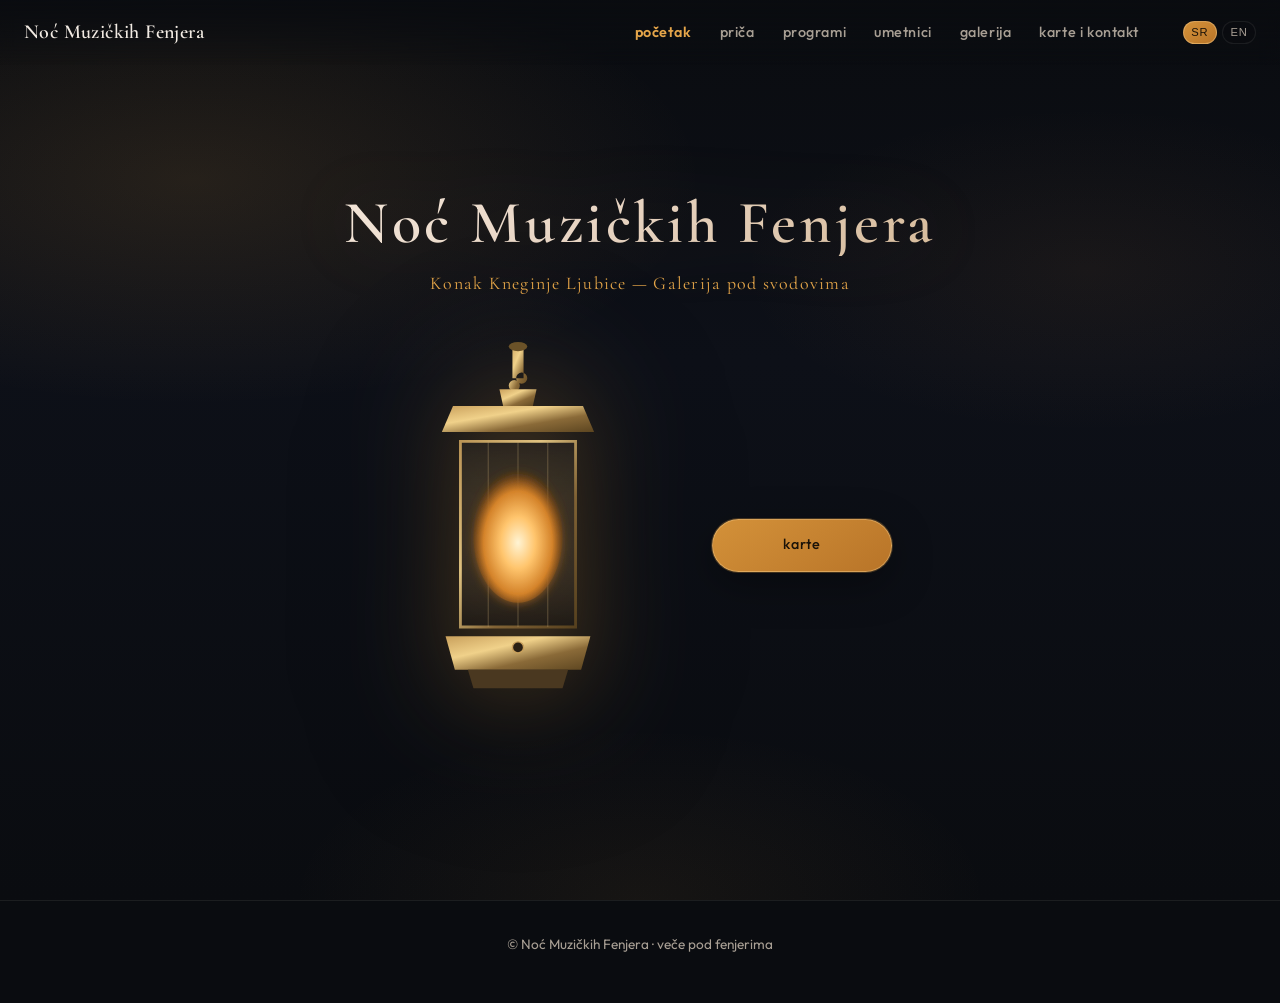
==== index.html @ b9eec745 "Restore the lantern homepage. Remove the Belgrade and Novi Sad city chooser so the start page is the" ====
<!DOCTYPE html>
<html lang="sr">
<head>
  <meta charset="UTF-8" />
  <meta name="viewport" content="width=device-width, initial-scale=1.0" />
  <meta name="referrer" content="strict-origin-when-cross-origin" />
  <meta name="description" content="Noć Muzičkih Fenjera — intimno muzičko veče u srcu Beograda, Konak Kneginje Ljubice, Galerija pod svodovima." data-i18n-sr="Noć Muzičkih Fenjera — intimno muzičko veče u srcu Beograda, Konak Kneginje Ljubice, Galerija pod svodovima." data-i18n-en="Night of Musical Lanterns — an intimate musical evening in the heart of Belgrade, Konak of Princess Ljubica, vaulted gallery." />
  <title>Noć Muzičkih Fenjera</title>
  <link rel="preconnect" href="https://fonts.googleapis.com" />
  <link rel="preconnect" href="https://fonts.gstatic.com" crossorigin />
  <link href="https://fonts.googleapis.com/css2?family=Cormorant+Garamond:ital,wght@0,400;0,600;0,700;1,400&family=Outfit:wght@300;400;500;600&display=swap" rel="stylesheet" />
  <link rel="icon" href="favicon.svg" type="image/svg+xml" />
  <link rel="stylesheet" href="css/style.css" />
  <!-- Google tag (gtag.js) -->
  <script async src="https://www.googletagmanager.com/gtag/js?id=G-06BH31TTPN"></script>
  <script>
    window.dataLayer = window.dataLayer || [];
    function gtag() { dataLayer.push(arguments); }
    gtag("js", new Date());
    gtag("config", "G-06BH31TTPN");
  </script>
</head>
<body class="page page--splash" data-title-sr="Noć Muzičkih Fenjera" data-title-en="Night of Musical Lanterns">
  <div class="lantern-field" aria-hidden="true"></div>

  <header class="site-header">
    <a class="logo" href="index.html" data-i18n-sr="Noć Muzičkih Fenjera" data-i18n-en="Night of Musical Lanterns">Noć Muzičkih Fenjera</a>
    <button class="nav-toggle" type="button" aria-label="Meni" data-i18n-aria-label-sr="Meni" data-i18n-aria-label-en="Menu" aria-expanded="false">
      <span></span><span></span><span></span>
    </button>
    <nav class="site-nav" aria-label="Glavna navigacija" data-i18n-aria-label-sr="Glavna navigacija" data-i18n-aria-label-en="Main navigation">
      <a href="index.html" aria-current="page" data-i18n-sr="Početak" data-i18n-en="Home">Početak</a>
      <a href="prica.html" data-i18n-sr="Priča" data-i18n-en="Story">Priča</a>
      <a href="programi.html" data-i18n-sr="Programi" data-i18n-en="Program">Programi</a>
      <a href="umetnici.html" data-i18n-sr="Umetnici" data-i18n-en="Artists">Umetnici</a>
      <a href="galerija.html" data-i18n-sr="Galerija" data-i18n-en="Gallery">Galerija</a>
      <a href="kontakt.html" data-i18n-sr="Karte i kontakt" data-i18n-en="Tickets & Contact">Karte i kontakt</a>
      <div class="lang-switch" aria-label="Language switcher">
        <button class="lang-switch__btn is-active" type="button" data-lang-switch="sr" aria-pressed="true">SR</button>
        <button class="lang-switch__btn" type="button" data-lang-switch="en" aria-pressed="false">EN</button>
      </div>
    </nav>
  </header>

  <main class="splash">
    <div class="splash__intro">
      <h1 class="splash__title" data-i18n-sr="Noć Muzičkih Fenjera" data-i18n-en="Night of Musical Lanterns">Noć Muzičkih Fenjera</h1>
      <p class="splash__subtitle" data-i18n-sr="Konak Kneginje Ljubice — Galerija pod svodovima" data-i18n-en="Konak of Princess Ljubica — vaulted gallery">Konak Kneginje Ljubice — Galerija pod svodovima</p>
    </div>

    <div class="splash__stage">
      <div class="splash__art" aria-hidden="true">
      <!-- Luksuzni dekorativni fenjer (SVG) -->
      <svg class="lantern-svg" viewBox="0 0 280 440" xmlns="http://www.w3.org/2000/svg" role="img" aria-hidden="true">
        <defs>
          <linearGradient id="l-brass" x1="0%" y1="0%" x2="100%" y2="100%">
            <stop offset="0%" stop-color="#c9a05c" />
            <stop offset="35%" stop-color="#f0d18a" />
            <stop offset="65%" stop-color="#8a6a38" />
            <stop offset="100%" stop-color="#5c4520" />
          </linearGradient>
          <linearGradient id="l-glass" x1="0%" y1="0%" x2="0%" y2="100%">
            <stop offset="0%" stop-color="rgba(40,36,32,0.85)" />
            <stop offset="45%" stop-color="rgba(90,78,58,0.35)" />
            <stop offset="100%" stop-color="rgba(30,26,22,0.9)" />
          </linearGradient>
          <radialGradient id="l-flame" cx="50%" cy="55%" r="55%">
            <stop offset="0%" stop-color="#fff4d4" />
            <stop offset="35%" stop-color="#ffc56d" />
            <stop offset="70%" stop-color="#d4832a" />
            <stop offset="100%" stop-color="rgba(80,40,10,0)" />
          </radialGradient>
          <filter id="l-glow" x="-40%" y="-40%" width="180%" height="180%">
            <feGaussianBlur stdDeviation="6" result="b" />
            <feMerge>
              <feMergeNode in="b" />
              <feMergeNode in="SourceGraphic" />
            </feMerge>
          </filter>
        </defs>
        <!-- Lanac -->
        <path fill="url(#l-brass)" d="M134 8h12v32h-12zM138 40a6 6 0 1 0 12 0 6 6 0 0 0-12 0zm-8 8a6 6 0 1 0 12 0 6 6 0 0 0-12 0z" />
        <ellipse cx="140" cy="6" rx="10" ry="5" fill="#6b5228" />
        <!-- Kuka -->
        <path fill="url(#l-brass)" d="M120 52h40l-4 18h-32z" />
        <!-- Gornji vijenac -->
        <path fill="url(#l-brass)" d="M70 70h140l12 28H58z" />
        <!-- Stakleni kućište -->
        <path fill="url(#l-glass)" stroke="url(#l-brass)" stroke-width="3" d="M78 108h124v200H78z" opacity="0.92" />
        <!-- Panel linije -->
        <path stroke="rgba(200,170,120,0.25)" stroke-width="1.5" d="M108 108v200M140 108v200M172 108v200" />
        <!-- Unutrašnje svetlo -->
        <ellipse cx="140" cy="210" rx="48" ry="72" fill="url(#l-flame)" filter="url(#l-glow)" class="lantern-svg__pulse" />
        <!-- Donji prsten -->
        <path fill="none" stroke="url(#l-brass)" stroke-width="4" d="M72 312h136" />
        <!-- Baza -->
        <path fill="url(#l-brass)" d="M62 318h156l-10 36H72z" />
        <path fill="#4a3820" d="M86 354h108l-6 20H92z" />
        <!-- Kratki ornament -->
        <circle cx="140" cy="330" r="6" fill="#2a2014" stroke="#c9a05c" stroke-width="1.5" />
      </svg>
      </div>

      <a class="btn btn--primary splash__cta" href="programi.html" data-i18n-sr="Karte" data-i18n-en="Tickets">Karte</a>
    </div>
  </main>

  <footer class="site-footer">
    <p data-i18n-html-sr="© <span id='year'></span> Noć Muzičkih Fenjera · veče pod fenjerima" data-i18n-html-en="© <span id='year'></span> Night of Musical Lanterns · an evening under lanterns">© <span id="year"></span> Noć Muzičkih Fenjera · veče pod fenjerima</p>
  </footer>

  <script src="js/main.js"></script>
</body>
</html>
---- css/style.css ----
/* Noć Muzičkih Fenjera — atmosferski večernji koncert */

:root {
  --bg-deep: #0a0c10;
  --bg-elevated: #12151e;
  --bg-card: #161a26;
  --text: #f2ebe3;
  --text-muted: #a89f94;
  --accent: #e4a54a;
  --accent-soft: rgba(228, 165, 74, 0.15);
  --accent-glow: rgba(228, 165, 74, 0.45);
  --line: rgba(242, 235, 227, 0.08);
  --font-display: "Cormorant Garamond", Georgia, serif;
  --font-ui: "Outfit", system-ui, sans-serif;
  --ease: cubic-bezier(0.4, 0, 0.2, 1);
}

*,
*::before,
*::after {
  box-sizing: border-box;
}

html {
  scroll-behavior: smooth;
}

body {
  margin: 0;
  min-height: 100vh;
  font-family: var(--font-ui);
  font-weight: 400;
  font-size: 1.05rem;
  line-height: 1.65;
  color: var(--text);
  background: var(--bg-deep);
  overflow-x: hidden;
}

a {
  color: var(--accent);
  text-decoration: none;
  transition: color 0.2s var(--ease), opacity 0.2s var(--ease);
}

a:hover {
  color: #f0c56e;
}

/* Ambient lantern field */
.lantern-field {
  pointer-events: none;
  position: fixed;
  inset: 0;
  z-index: 0;
  background:
    radial-gradient(ellipse 80% 50% at 15% 20%, rgba(228, 165, 74, 0.12), transparent 50%),
    radial-gradient(ellipse 60% 40% at 85% 30%, rgba(180, 120, 60, 0.08), transparent 45%),
    radial-gradient(ellipse 50% 35% at 50% 100%, rgba(228, 165, 74, 0.06), transparent 55%),
    linear-gradient(180deg, #0a0c10 0%, #0d1018 40%, #0a0c10 100%);
}

/* Header */
.site-header {
  position: fixed;
  top: 0;
  left: 0;
  right: 0;
  z-index: 100;
  display: flex;
  align-items: center;
  justify-content: space-between;
  padding: 1rem 1.5rem;
  background: linear-gradient(to bottom, rgba(10, 12, 16, 0.92), rgba(10, 12, 16, 0.65), transparent);
  backdrop-filter: blur(8px);
}

.logo {
  font-family: var(--font-display);
  font-size: 1.25rem;
  font-weight: 600;
  letter-spacing: 0.02em;
  color: var(--text);
}

.logo:hover {
  color: var(--accent);
}

.site-nav {
  display: flex;
  gap: 1.75rem;
}

.lang-switch {
  display: inline-flex;
  align-items: center;
  gap: 0.35rem;
  margin-left: 1rem;
}

.lang-switch__btn {
  border: 1px solid var(--line);
  background: rgba(10, 12, 16, 0.7);
  color: var(--text-muted);
  font-size: 0.7rem;
  letter-spacing: 0.08em;
  text-transform: uppercase;
  padding: 0.3rem 0.45rem;
  border-radius: 999px;
  cursor: pointer;
}

.lang-switch__btn:hover {
  color: var(--text);
  border-color: rgba(228, 165, 74, 0.35);
}

.lang-switch__btn.is-active {
  color: #1a1208;
  border-color: rgba(255, 220, 160, 0.35);
  background: linear-gradient(145deg, #d4923a, #b87428);
}

.site-nav a {
  font-size: 0.9rem;
  font-weight: 500;
  color: var(--text-muted);
  letter-spacing: 0.04em;
  text-transform: lowercase;
}

.site-nav a:hover {
  color: var(--text);
}

.site-nav a[aria-current="page"] {
  color: var(--accent);
  font-weight: 600;
}

.nav-toggle {
  display: none;
  flex-direction: column;
  justify-content: center;
  gap: 6px;
  width: 44px;
  height: 44px;
  padding: 0;
  border: none;
  background: transparent;
  cursor: pointer;
}

.nav-toggle span {
  display: block;
  width: 22px;
  height: 2px;
  background: var(--text);
  border-radius: 1px;
  transition: transform 0.3s var(--ease), opacity 0.3s;
}

.site-header.is-open .nav-toggle span:nth-child(1) {
  transform: translateY(8px) rotate(45deg);
}

.site-header.is-open .nav-toggle span:nth-child(2) {
  opacity: 0;
}

.site-header.is-open .nav-toggle span:nth-child(3) {
  transform: translateY(-8px) rotate(-45deg);
}

@media (max-width: 768px) {
  /*
   * backdrop-filter na headeru pravi containing block — fixed .site-nav
   * ostaje u okviru uske trake headera i „seče“ meni (vidljiva ~3 stavke).
   * Na mobilnom uklanjamo blur i dajemo čvrstu pozadinu.
   */
  .site-header {
    backdrop-filter: none;
    background: rgba(10, 12, 16, 0.97);
  }

  .logo {
    position: relative;
    z-index: 102;
  }

  .nav-toggle {
    display: flex;
    z-index: 102;
    position: relative;
  }

  .site-nav {
    position: fixed;
    top: 0;
    left: 0;
    right: 0;
    bottom: 0;
    width: 100%;
    min-height: 100vh;
    min-height: 100dvh;
    flex-direction: column;
    justify-content: center;
    align-items: center;
    gap: 1.75rem;
    padding: max(5.5rem, env(safe-area-inset-top, 0px)) 1.5rem max(2rem, env(safe-area-inset-bottom, 0px));
    box-sizing: border-box;
    background: var(--bg-deep);
    opacity: 0;
    visibility: hidden;
    pointer-events: none;
    transition: opacity 0.3s var(--ease), visibility 0.3s;
    z-index: 101;
    overflow-y: auto;
    -webkit-overflow-scrolling: touch;
  }

  .lang-switch {
    margin-left: 0;
    margin-top: 1.25rem;
  }

  .site-header.is-open .site-nav {
    opacity: 1;
    visibility: visible;
    pointer-events: auto;
  }

  .site-nav a {
    font-size: 1.25rem;
    color: var(--text);
    flex-shrink: 0;
  }
}

/* Hero */
main {
  position: relative;
  z-index: 1;
}

.hero {
  min-height: 100vh;
  display: flex;
  flex-direction: column;
  align-items: center;
  justify-content: center;
  padding: 6rem 1.5rem 4rem;
  text-align: center;
}

.hero__inner {
  max-width: 42rem;
}

.hero__eyebrow {
  font-family: var(--font-display);
  font-style: italic;
  font-size: 1.15rem;
  color: var(--accent);
  margin: 0 0 0.75rem;
  letter-spacing: 0.06em;
}

.hero__title {
  font-family: var(--font-display);
  font-size: clamp(2.75rem, 8vw, 4.25rem);
  font-weight: 600;
  line-height: 1.1;
  margin: 0 0 1.25rem;
  background: linear-gradient(135deg, #fff8f0 0%, #e8d5c4 45%, #c9a87c 100%);
  -webkit-background-clip: text;
  -webkit-text-fill-color: transparent;
  background-clip: text;
  filter: drop-shadow(0 0 40px rgba(228, 165, 74, 0.2));
}

.hero__lead {
  margin: 0 0 2rem;
  color: var(--text-muted);
  font-weight: 300;
  font-size: 1.1rem;
  line-height: 1.75;
}

.hero__actions {
  display: flex;
  flex-wrap: wrap;
  gap: 1rem;
  justify-content: center;
}

.btn {
  display: inline-flex;
  align-items: center;
  justify-content: center;
  padding: 0.85rem 1.75rem;
  font-family: var(--font-ui);
  font-size: 0.9rem;
  font-weight: 500;
  letter-spacing: 0.06em;
  text-transform: lowercase;
  border-radius: 999px;
  border: 1px solid transparent;
  cursor: pointer;
  transition: background 0.25s var(--ease), border-color 0.25s, box-shadow 0.25s, color 0.25s;
}

.btn--primary {
  background: linear-gradient(145deg, #d4923a, #b87428);
  color: #1a1208;
  border-color: rgba(255, 220, 160, 0.35);
  box-shadow: 0 0 0 1px rgba(228, 165, 74, 0.25), 0 12px 40px rgba(0, 0, 0, 0.35);
}

.btn--primary:hover {
  background: linear-gradient(145deg, #e0a24a, #c88230);
  color: #1a1208;
  box-shadow: 0 0 30px var(--accent-glow);
}

.btn--ghost {
  background: transparent;
  color: var(--text);
  border-color: var(--line);
}

.btn--ghost:hover {
  border-color: rgba(228, 165, 74, 0.4);
  color: var(--accent);
}

.btn--wide {
  width: 100%;
}

.hero__scroll-hint {
  margin-top: auto;
  padding-top: 4rem;
  font-size: 0.7rem;
  letter-spacing: 0.35em;
  text-transform: uppercase;
  color: var(--text-muted);
  opacity: 0.5;
  animation: pulse-hint 3s ease-in-out infinite;
}

@keyframes pulse-hint {
  0%,
  100% {
    opacity: 0.35;
  }
  50% {
    opacity: 0.65;
  }
}

/* Sections */
.section {
  padding: 5rem 1.5rem;
}

.section__container {
  max-width: 960px;
  margin: 0 auto;
}

.section__container--narrow {
  max-width: 520px;
}

.section__container--contact-form {
  max-width: 880px;
}

.section__title {
  font-family: var(--font-display);
  font-size: clamp(2rem, 4vw, 2.75rem);
  font-weight: 600;
  text-align: center;
  margin: 0 0 1rem;
  color: #faf6f0;
}

.section__intro {
  text-align: center;
  color: var(--text-muted);
  max-width: 36rem;
  margin: 0 auto 3rem;
  font-weight: 300;
}

.section--story {
  background: linear-gradient(180deg, transparent, rgba(18, 21, 30, 0.6) 20%, rgba(18, 21, 30, 0.6) 80%, transparent);
}

.event-flow {
  max-width: 42rem;
  margin: 0 auto 3rem;
  padding: 1.75rem 1.5rem 1.85rem;
  background: var(--bg-card);
  border: 1px solid var(--line);
  border-radius: 14px;
  box-shadow: 0 18px 40px rgba(0, 0, 0, 0.25);
}

.event-flow__title {
  font-family: var(--font-display);
  font-size: clamp(1.35rem, 2.5vw, 1.65rem);
  font-weight: 600;
  text-align: center;
  margin: 0 0 1.5rem;
  color: #faf6f0;
}

.event-flow__list {
  list-style: none;
  margin: 0;
  padding: 0;
  display: flex;
  flex-direction: column;
  gap: 1.4rem;
}

.event-flow__step {
  margin: 0;
  padding-bottom: 1.25rem;
  border-bottom: 1px solid var(--line);
}

.event-flow__step:last-child {
  padding-bottom: 0;
  border-bottom: none;
}

.event-flow__label {
  display: block;
  font-size: 0.72rem;
  letter-spacing: 0.16em;
  text-transform: uppercase;
  color: var(--accent);
  margin-bottom: 0.45rem;
  font-weight: 600;
}

.event-flow__text {
  margin: 0;
  color: var(--text-muted);
  font-weight: 300;
  line-height: 1.68;
  font-size: 1.02rem;
}

.story__grid {
  display: grid;
  gap: 1.5rem;
}

@media (min-width: 768px) {
  .story__grid {
    grid-template-columns: 1fr 1.1fr 1fr;
    align-items: start;
  }
}

.story__block {
  padding: 1.75rem;
  background: var(--bg-card);
  border: 1px solid var(--line);
  border-radius: 12px;
}

.story__block h2,
.story__block h3 {
  font-family: var(--font-display);
  font-size: 1.35rem;
  font-weight: 600;
  margin: 0 0 0.75rem;
  color: var(--accent);
}

.story__block p {
  margin: 0;
  color: var(--text-muted);
  font-weight: 300;
}

.story__block--accent {
  background: linear-gradient(160deg, var(--accent-soft), transparent 70%);
  border-color: rgba(228, 165, 74, 0.2);
}

.story__block--accent blockquote {
  margin: 0;
  font-family: var(--font-display);
  font-size: 1.2rem;
  font-style: italic;
  line-height: 1.55;
  color: #e8dfd4;
}

/* Concerts */
.section--concerts {
  padding-top: 3rem;
}

.pricing-strip {
  margin: 0 auto 2rem;
  padding: 1rem;
  border: 1px solid rgba(228, 165, 74, 0.32);
  border-radius: 16px;
  background: linear-gradient(150deg, rgba(228, 165, 74, 0.14), rgba(22, 26, 38, 0.92));
}

.pricing-strip__lead {
  margin: 0 0 0.9rem;
  text-align: center;
  letter-spacing: 0.06em;
  text-transform: uppercase;
  font-size: 0.8rem;
  color: #f3d9ac;
  font-weight: 600;
}

.pricing-strip__grid {
  display: grid;
  grid-template-columns: repeat(auto-fit, minmax(160px, 1fr));
  gap: 0.7rem;
}

.pricing-pill {
  padding: 0.75rem;
  border-radius: 14px;
  border: 1px solid rgba(242, 235, 227, 0.1);
  background: rgba(10, 12, 16, 0.62);
}

.pricing-pill h2 {
  margin: 0 0 0.35rem;
  font-family: var(--font-display);
  font-size: 1.15rem;
  color: #fff2dc;
}

.pricing-pill p {
  margin: 0;
  color: var(--text-muted);
  font-size: 0.82rem;
  line-height: 1.45;
}

.pricing-pill--accent {
  border-color: rgba(228, 165, 74, 0.45);
  background: rgba(228, 165, 74, 0.12);
}

.pricing-strip__note {
  margin: 0.8rem 0 0;
  text-align: center;
  color: #d7cfc2;
  font-size: 0.78rem;
}

.concert-list {
  list-style: none;
  margin: 0;
  padding: 0;
  display: flex;
  flex-direction: column;
  gap: 1.25rem;
}

.concert-card {
  display: grid;
  grid-template-columns: auto 1fr auto;
  gap: 1.5rem;
  align-items: center;
  padding: 1.5rem 1.75rem;
  background: var(--bg-elevated);
  border: 1px solid var(--line);
  border-radius: 16px;
  transition: border-color 0.25s var(--ease), box-shadow 0.25s;
}

.concert-card:hover {
  border-color: rgba(228, 165, 74, 0.25);
  box-shadow: 0 20px 50px rgba(0, 0, 0, 0.35);
}

.concert-card--dim {
  opacity: 0.85;
}

.concert-card__date {
  display: flex;
  flex-direction: column;
  align-items: center;
  min-width: 4.5rem;
  padding: 0.75rem 0.5rem;
  background: var(--bg-card);
  border-radius: 10px;
  border: 1px solid var(--line);
}

.concert-card__day {
  font-family: var(--font-display);
  font-size: 2rem;
  font-weight: 700;
  line-height: 1;
  color: var(--accent);
}

.concert-card__month {
  font-size: 0.75rem;
  text-transform: uppercase;
  letter-spacing: 0.12em;
  color: var(--text-muted);
}

.concert-card__year {
  font-size: 0.8rem;
  color: var(--text-muted);
  margin-top: 0.25rem;
}

.concert-card__body h2,
.concert-card__body h3,
.concert-card__heading {
  font-family: var(--font-display);
  font-size: 1.35rem;
  font-weight: 600;
  margin: 0 0 0.35rem;
}

.concert-card__body p {
  margin: 0;
  color: var(--text-muted);
  font-size: 0.95rem;
}

.concert-card__price {
  margin-top: 0.5rem;
  color: #f1ddba;
  font-size: 0.78rem;
  letter-spacing: 0.05em;
  text-transform: uppercase;
}

.concert-card__time {
  margin-top: 0.35rem;
  color: var(--accent);
  font-size: 0.82rem;
  letter-spacing: 0.04em;
}

.concert-card__capacity {
  margin: 0.4rem 0 0;
  color: #f3d6a1;
  font-size: 0.8rem;
  font-weight: 600;
}

.concert-card__tag {
  display: inline-block;
  margin-top: 0.75rem;
  font-size: 0.75rem;
  letter-spacing: 0.06em;
  text-transform: uppercase;
  color: var(--accent);
  opacity: 0.9;
}

.concert-card__cta {
  white-space: nowrap;
  font-size: 0.85rem;
  font-weight: 500;
  padding: 0.6rem 1rem;
  border-radius: 999px;
  border: 1px solid rgba(228, 165, 74, 0.35);
  color: var(--accent);
}

.concert-card__cta:hover {
  background: var(--accent-soft);
  color: #f0c56e;
}

@media (max-width: 640px) {
  .concert-card {
    grid-template-columns: 1fr;
    text-align: center;
  }

  .concert-card__date {
    flex-direction: row;
    gap: 0.5rem;
    justify-content: center;
  }

  .concert-card__cta {
    justify-self: center;
  }
}

/* Artists */
.section--artists {
  background: linear-gradient(180deg, transparent, rgba(15, 18, 26, 0.5) 30%, transparent);
}

.artist-grid {
  display: grid;
  grid-template-columns: repeat(auto-fit, minmax(260px, 1fr));
  gap: 1.5rem;
}

.artist-card {
  padding: 0;
  background: var(--bg-card);
  border: 1px solid var(--line);
  border-radius: 16px;
  overflow: hidden;
  transition: transform 0.3s var(--ease), border-color 0.3s;
}

.artist-card:hover {
  transform: translateY(-4px);
  border-color: rgba(228, 165, 74, 0.2);
}

.artist-card__visual {
  height: 160px;
  background:
    linear-gradient(145deg, rgba(228, 165, 74, 0.25), transparent 60%),
    radial-gradient(circle at 30% 70%, rgba(200, 150, 80, 0.3), transparent 50%),
    #1a1e2a;
}

.artist-card__visual--2 {
  background:
    linear-gradient(200deg, rgba(100, 120, 160, 0.35), transparent 55%),
    radial-gradient(circle at 70% 40%, rgba(228, 165, 74, 0.15), transparent 45%),
    #1a1e2a;
}

.artist-card__visual--3 {
  background:
    linear-gradient(90deg, rgba(228, 165, 74, 0.2), transparent),
    linear-gradient(0deg, #1f2433, #12151e);
}

.artist-card h3 {
  font-family: var(--font-display);
  font-size: 1.5rem;
  margin: 1rem 1.25rem 0.25rem;
}

.artist-card__role {
  margin: 0 1.25rem 0.75rem;
  font-size: 0.85rem;
  color: var(--accent);
  letter-spacing: 0.04em;
}

.artist-card p:last-child {
  margin: 0 1.25rem 1.5rem;
  color: var(--text-muted);
  font-size: 0.95rem;
  font-weight: 300;
}

/* Contact */
.section--contact {
  padding-bottom: 6rem;
}

.contact-tickets-cta {
  margin: 0 auto 2.5rem;
  max-width: 22rem;
  text-align: center;
}

.contact-tickets-cta__btn {
  text-decoration: none;
  font-size: 0.95rem;
  letter-spacing: 0.08em;
}

.contact-tickets-cta__hint {
  margin: 0.85rem 0 0;
  font-size: 0.82rem;
  font-weight: 300;
  color: var(--text-muted);
  line-height: 1.5;
}

.contact-form label {
  display: block;
  margin-bottom: 1.25rem;
  font-size: 0.85rem;
  font-weight: 500;
  letter-spacing: 0.04em;
  text-transform: lowercase;
  color: var(--text-muted);
}

.contact-form input,
.contact-form select,
.contact-form textarea {
  width: 100%;
  margin-top: 0.45rem;
  padding: 0.85rem 1rem;
  font-family: var(--font-ui);
  font-size: 1rem;
  color: var(--text);
  background: var(--bg-elevated);
  border: 1px solid var(--line);
  border-radius: 10px;
  transition: border-color 0.2s, box-shadow 0.2s;
}

.contact-form input:focus,
.contact-form select:focus,
.contact-form textarea:focus {
  outline: none;
  border-color: rgba(228, 165, 74, 0.45);
  box-shadow: 0 0 0 3px var(--accent-soft);
}

.contact-form input::placeholder,
.contact-form textarea::placeholder {
  color: rgba(168, 159, 148, 0.6);
}

.contact-form__fieldset {
  margin: 0 0 1.25rem;
  padding: 0.9rem 1rem 1rem;
  border: 1px solid var(--line);
  border-radius: 12px;
  background: rgba(18, 21, 30, 0.35);
}

.contact-form__fieldset legend {
  padding: 0 0.35rem;
  color: #e7d3b1;
  letter-spacing: 0.04em;
  font-size: 0.82rem;
}

.contact-form__hint {
  margin: 0 0 0.65rem;
  font-size: 0.8rem;
  color: var(--text-muted);
}

.contact-form__checkboxes.concert-rows {
  display: flex;
  flex-direction: column;
  gap: 0.5rem;
}

.concert-row {
  display: flex;
  flex-wrap: wrap;
  align-items: center;
  gap: 0.5rem 0.75rem;
  margin: 0;
  padding: 0.65rem 0.75rem;
  border: 1px solid var(--line);
  border-radius: 10px;
  font-size: 0.8rem;
  text-transform: none;
  letter-spacing: 0.02em;
  color: var(--text);
  background: rgba(10, 12, 16, 0.35);
  transition: border-color 0.2s var(--ease);
}

.concert-row.is-active {
  border-color: rgba(228, 165, 74, 0.35);
}

.concert-booking__head {
  display: block;
  flex: 1 1 12rem;
  min-width: 0;
  margin: 0;
}

.contact-form__checkboxes.concert-rows label.concert-booking__check {
  display: flex;
  flex-direction: row;
  flex-wrap: nowrap;
  align-items: flex-start;
  gap: 0.55rem;
  margin: 0;
  padding: 0;
  border: none;
  background: transparent;
  width: 100%;
  min-width: 0;
  cursor: pointer;
}

.concert-booking__check {
  cursor: pointer;
}

.concert-row__label-text {
  display: flex;
  flex-direction: column;
  gap: 0.2rem;
  min-width: 0;
  flex: 1 1 auto;
}

.concert-row__label-text .concert-row__title {
  display: block;
  line-height: 1.35;
}

.concert-row__label-text .concert-capacity {
  display: block;
  margin: 0;
  line-height: 1.25;
}

.contact-form__checkboxes.concert-rows label.concert-booking__check input[type="checkbox"] {
  width: 1rem;
  min-width: 1rem;
  height: 1rem;
  margin: 0.2rem 0 0;
  flex: 0 0 auto;
}

.concert-row__title {
  line-height: 1.35;
  min-width: 0;
}

.concert-row .concert-capacity {
  color: #f3d6a1;
  font-size: 0.76rem;
  font-weight: 600;
}

.concert-booking__tickets {
  display: flex;
  align-items: flex-end;
  flex-wrap: wrap;
  gap: 0.5rem 0.65rem;
  flex: 0 0 auto;
  margin-left: auto;
}

.concert-booking__tickets label {
  display: flex;
  flex-direction: column;
  align-items: stretch;
  gap: 0.3rem;
  margin: 0;
  width: auto;
  font-size: 0.72rem;
  min-width: 4.5rem;
}

.concert-row__qty-label {
  font-weight: 600;
  color: var(--text-muted);
  line-height: 1.25;
  font-size: 0.68rem;
}

.concert-booking__tickets input[type="number"] {
  width: 3.5rem;
  min-width: 3.5rem;
  margin: 0;
  padding: 0.45rem 0.35rem;
  text-align: center;
}

.contact-form__hp {
  position: absolute;
  left: -9999px;
  width: 1px;
  height: 1px;
  overflow: hidden;
}

.form-note--success {
  padding: 0.85rem 1rem;
  border: 1px solid rgba(228, 165, 74, 0.35);
  border-radius: 10px;
  background: rgba(228, 165, 74, 0.12);
  color: #f0e6d7;
}

.form-success-banner {
  margin: 0 0 1.5rem;
  padding: 1.25rem 1.35rem;
  border: 1px solid rgba(120, 200, 120, 0.45);
  border-radius: 14px;
  background: linear-gradient(135deg, rgba(40, 90, 50, 0.55), rgba(228, 165, 74, 0.12));
  box-shadow: 0 12px 40px rgba(0, 0, 0, 0.25);
}

.form-success-banner[hidden] {
  display: none;
}

.form-success-banner__title {
  margin: 0 0 0.45rem;
  font-family: var(--font-display);
  font-size: 1.45rem;
  font-weight: 600;
  color: #dff5df;
}

.form-success-banner__title::before {
  content: "✓ ";
  color: #8fd48f;
}

.form-success-banner__text {
  margin: 0;
  color: #e8efe8;
  font-size: 0.98rem;
}

.form-validation {
  margin: 0 0 1.25rem;
  padding: 0.9rem 1rem;
  border: 1px solid rgba(220, 90, 90, 0.45);
  border-radius: 12px;
  background: rgba(120, 30, 30, 0.22);
  color: #ffd8d8;
  font-size: 0.95rem;
  line-height: 1.5;
}

.form-validation[hidden] {
  display: none;
}

.contact-form__required-note,
.contact-form__hint--contact {
  margin: 0 0 0.85rem;
  font-size: 0.82rem;
  color: var(--text-muted);
}

.contact-form input.is-invalid,
.contact-form textarea.is-invalid,
.concert-row.is-invalid {
  border-color: rgba(220, 90, 90, 0.65) !important;
  box-shadow: 0 0 0 2px rgba(220, 90, 90, 0.12);
}

.contact-form input:required:invalid:not(:focus):not(:placeholder-shown) {
  border-color: rgba(220, 90, 90, 0.35);
}

@media (max-width: 720px) {
  .concert-row {
    flex-direction: column;
    align-items: stretch;
  }

  .concert-booking__head {
    width: 100%;
  }

  .concert-booking__tickets {
    margin-left: 0;
    width: 100%;
    justify-content: flex-start;
  }

  .concert-booking__tickets label {
    flex: 1 1 calc(50% - 0.35rem);
    min-width: 0;
  }

  .contact-form__checkboxes.concert-rows label.concert-booking__check {
    font-size: 0.78rem;
  }
}

.contact-form__checkboxes {
  display: grid;
  gap: 0.5rem;
}

.contact-form__checkboxes label {
  margin: 0;
  padding: 0.65rem 0.75rem;
  border: 1px solid var(--line);
  border-radius: 10px;
  font-size: 0.8rem;
  text-transform: none;
  letter-spacing: 0.02em;
  color: var(--text);
  background: rgba(10, 12, 16, 0.35);
  display: flex;
  align-items: center;
  gap: 0.55rem;
  flex-wrap: wrap;
}

.concert-capacity {
  color: #f3d6a1;
  font-size: 0.76rem;
  font-weight: 600;
}

.contact-form__checkboxes input[type="checkbox"] {
  width: auto;
  margin: 0;
}

.price-estimate {
  margin: 0 0 1.25rem;
  padding: 0.85rem 1rem;
  border: 1px solid rgba(228, 165, 74, 0.35);
  border-radius: 10px;
  background: rgba(228, 165, 74, 0.09);
  font-size: 0.9rem;
  color: #f0e6d7;
}

.price-estimate strong {
  display: block;
  margin-bottom: 0.25rem;
  font-size: 0.78rem;
  letter-spacing: 0.06em;
  text-transform: uppercase;
  color: #f3d6a1;
}

.form-note {
  margin: 1rem 0 0;
  font-size: 0.8rem;
  color: var(--text-muted);
  line-height: 1.5;
}

.contact-alt {
  margin-top: 2.5rem;
  padding-top: 2rem;
  border-top: 1px solid var(--line);
  text-align: center;
  color: var(--text-muted);
  font-size: 0.95rem;
}

.contact-alt p {
  margin: 0.5rem 0;
}

.contact-alt a {
  color: var(--text);
}

.contact-alt a:hover {
  color: var(--accent);
}

/* Footer */
.site-footer {
  position: relative;
  z-index: 1;
  padding: 2rem 1.5rem 3rem;
  text-align: center;
  font-size: 0.85rem;
  color: var(--text-muted);
  border-top: 1px solid var(--line);
}

.site-footer p {
  margin: 0;
}

/* Multi-page layout */
.page-main {
  position: relative;
  z-index: 1;
}

.section--page-top {
  padding-top: 7rem;
}

.section__container--wide {
  max-width: 820px;
}

.section__outro {
  text-align: center;
  margin-top: 3rem;
  color: var(--text-muted);
  font-weight: 300;
}

.section__outro a {
  font-weight: 500;
}

/* Splash home */
.page--splash .site-header {
  background: linear-gradient(to bottom, rgba(10, 12, 16, 0.95), rgba(10, 12, 16, 0.5), transparent);
}

.splash {
  position: relative;
  z-index: 1;
  min-height: 100vh;
  display: flex;
  flex-direction: column;
  align-items: center;
  justify-content: center;
  gap: clamp(1.75rem, 4vw, 2.75rem);
  padding: 6.5rem 1.25rem 4rem;
  text-align: center;
}

.splash__intro {
  width: 100%;
  max-width: 1200px;
}

.splash__stage {
  display: flex;
  flex-direction: column;
  align-items: center;
  justify-content: center;
  gap: clamp(1.5rem, 3vw, 2.5rem);
}

.splash__art {
  display: flex;
  align-items: center;
  justify-content: center;
}

.splash__cta {
  min-width: 180px;
}

@media (min-width: 768px) {
  .splash__stage {
    flex-direction: row;
    gap: clamp(2rem, 5vw, 4rem);
  }
}

.lantern-svg {
  width: min(260px, 72vw);
  height: auto;
  filter: drop-shadow(0 0 50px rgba(228, 165, 74, 0.35)) drop-shadow(0 20px 60px rgba(0, 0, 0, 0.5));
}

.lantern-svg__pulse {
  animation: lantern-flicker 5s ease-in-out infinite;
  transform-origin: center;
}

@keyframes lantern-flicker {
  0%,
  100% {
    opacity: 0.95;
  }
  40% {
    opacity: 0.82;
  }
  55% {
    opacity: 1;
  }
  70% {
    opacity: 0.88;
  }
}

.splash__eyebrow {
  font-family: var(--font-display);
  font-style: italic;
  font-size: 1.2rem;
  color: var(--accent);
  margin: 0 0 0.5rem;
  letter-spacing: 0.08em;
}

.splash__title {
  margin: 0;
  font-family: var(--font-display);
  font-size: clamp(2.5rem, 6vw, 3.75rem);
  font-weight: 600;
  line-height: 1.1;
  letter-spacing: 0.06em;
  background: linear-gradient(135deg, #fff8f0 0%, #e8d5c4 45%, #c9a87c 100%);
  -webkit-background-clip: text;
  -webkit-text-fill-color: transparent;
  background-clip: text;
  filter: drop-shadow(0 0 36px rgba(228, 165, 74, 0.18));
}

.splash__subtitle {
  margin: 0.85rem 0 0;
  font-family: var(--font-display);
  font-size: clamp(0.92rem, 1.6vw, 1.12rem);
  font-weight: 400;
  letter-spacing: 0.07em;
  color: var(--accent);
  line-height: 1.5;
}

@media (max-width: 380px) {
  .splash__title {
    font-size: clamp(2rem, 8vw, 2.5rem);
    letter-spacing: 0.04em;
  }
}

.btn--dive {
  flex-direction: column;
  gap: 0.35rem;
  padding: 1.1rem 2.25rem;
  min-width: 220px;
}

.btn--dive__label {
  font-size: 1rem;
  letter-spacing: 0.12em;
  text-transform: uppercase;
}

.btn--dive__hint {
  font-size: 0.72rem;
  font-weight: 400;
  letter-spacing: 0.14em;
  text-transform: uppercase;
  opacity: 0.85;
  color: rgba(26, 18, 8, 0.75);
}

.splash__quick {
  display: flex;
  flex-wrap: wrap;
  align-items: center;
  justify-content: center;
  gap: 0.5rem 0.75rem;
  font-size: 0.9rem;
}

@media (min-width: 900px) {
  .splash__quick {
    justify-content: flex-start;
  }
}

.splash__quick a {
  color: var(--text-muted);
  font-weight: 500;
}

.splash__quick a:hover {
  color: var(--accent);
}

.splash__dot {
  color: var(--line);
  user-select: none;
}

.splash__promo {
  display: block;
  margin-top: 2.25rem;
  width: 100%;
  max-width: min(420px, 92vw);
  margin-left: auto;
  margin-right: auto;
  border-radius: 14px;
  overflow: hidden;
  border: 1px solid rgba(228, 165, 74, 0.2);
  box-shadow:
    0 24px 56px rgba(0, 0, 0, 0.45),
    0 0 0 1px rgba(242, 235, 227, 0.06);
  transition: border-color 0.25s var(--ease), box-shadow 0.25s var(--ease), transform 0.25s var(--ease);
}

.splash__promo:hover {
  border-color: rgba(228, 165, 74, 0.35);
  box-shadow:
    0 28px 64px rgba(0, 0, 0, 0.5),
    0 0 48px rgba(228, 165, 74, 0.12);
  transform: translateY(-2px);
}

.splash__promo img {
  display: block;
  width: 100%;
  height: auto;
  vertical-align: middle;
}

.splash__promo-caption {
  display: block;
  padding: 0.55rem 0.85rem;
  font-size: 0.72rem;
  letter-spacing: 0.16em;
  text-transform: uppercase;
  text-align: center;
  color: var(--text-muted);
  background: rgba(10, 12, 16, 0.88);
}

@media (min-width: 900px) {
  .splash__promo-caption {
    text-align: right;
    padding-right: 0.75rem;
  }
}

/* Artists detail page */
.section--artists-page .artist-profile {
  margin-bottom: 4.5rem;
  padding-bottom: 3rem;
  border-bottom: 1px solid var(--line);
}

.section--artists-page .artist-profile:last-of-type {
  border-bottom: none;
  margin-bottom: 0;
  padding-bottom: 0;
}

.artist-profile__intro-row {
  display: grid;
  grid-template-columns: minmax(120px, 220px) 1fr;
  gap: 1.5rem;
  align-items: start;
  margin-bottom: 1.5rem;
}

@media (max-width: 640px) {
  .artist-profile__intro-row {
    grid-template-columns: 1fr;
    max-width: 280px;
  }
}

.artist-profile__photo {
  margin: 0;
}

.artist-profile__photo img {
  display: block;
  width: 100%;
  height: auto;
  border-radius: 12px;
  border: 1px solid var(--line);
  box-shadow: 0 20px 40px rgba(0, 0, 0, 0.35);
  object-fit: cover;
  aspect-ratio: 1;
}

.artist-profile__header {
  margin-bottom: 0;
}

.artist-profile__name {
  font-family: var(--font-display);
  font-size: clamp(1.85rem, 3.5vw, 2.5rem);
  font-weight: 600;
  margin: 0 0 0.5rem;
  color: #faf6f0;
}

.artist-profile__tagline {
  margin: 0;
  font-size: 1.05rem;
  color: var(--accent);
  font-weight: 500;
  line-height: 1.5;
}

.artist-profile__body p {
  margin: 0 0 1rem;
  color: var(--text-muted);
  font-weight: 300;
  font-size: 1.05rem;
}

.artist-profile__body p:last-child {
  margin-bottom: 0;
}

.artist-profile__body strong {
  color: #dcd4c8;
  font-weight: 500;
}

.artist-profile__body h3 {
  font-family: var(--font-display);
  font-size: 1.2rem;
  font-weight: 600;
  margin: 1.35rem 0 0.65rem;
  color: #e8dfd4;
}

.artist-profile__body h3:first-child {
  margin-top: 0;
}

.video-block {
  margin: 2rem 0;
}

.video-block__title {
  font-family: var(--font-display);
  font-size: 1.2rem;
  font-weight: 600;
  margin: 0 0 0.75rem;
  color: #eee8df;
}

.video-wrap {
  position: relative;
  width: 100%;
  padding-bottom: 56.25%;
  height: 0;
  overflow: hidden;
  border-radius: 12px;
  border: 1px solid var(--line);
  background: #000;
  box-shadow: 0 24px 48px rgba(0, 0, 0, 0.4);
}

.video-wrap iframe {
  position: absolute;
  top: 0;
  left: 0;
  width: 100%;
  height: 100%;
  border: 0;
}

/* YouTube Shorts (9:16) */
.video-wrap--short {
  max-width: min(340px, 100%);
  margin-left: auto;
  margin-right: auto;
  padding-bottom: 0;
  height: auto;
  aspect-ratio: 9 / 16;
}

.video-wrap--short iframe {
  position: absolute;
  inset: 0;
  width: 100%;
  height: 100%;
}

.video-block__note {
  margin: 0.75rem 0 0;
  font-size: 0.8rem;
  color: var(--text-muted);
  line-height: 1.45;
}

.video-block__note code {
  font-size: 0.78em;
  padding: 0.1em 0.35em;
  background: var(--bg-card);
  border-radius: 4px;
  color: var(--accent);
}

.social-row {
  display: flex;
  flex-wrap: wrap;
  gap: 0.75rem 1.25rem;
  margin-top: 1.75rem;
  padding-top: 1.5rem;
  border-top: 1px solid var(--line);
}

.social-row a {
  font-size: 0.8rem;
  font-weight: 600;
  letter-spacing: 0.14em;
  text-transform: uppercase;
  color: var(--text-muted);
}

.social-row a:hover {
  color: var(--accent);
}

/* Sold out & previous events */
.concert-card__sold-out,
.concert-row__sold-out {
  display: inline-block;
  margin-top: 0.75rem;
  font-family: var(--font-display);
  font-size: clamp(1.35rem, 3vw, 2rem);
  font-weight: 700;
  letter-spacing: 0.14em;
  text-transform: uppercase;
  color: #ff4d4d;
  text-shadow: 0 0 24px rgba(255, 77, 77, 0.35);
}

.concert-card--sold-out {
  border-color: rgba(255, 77, 77, 0.25);
}

.concert-card__sold-out--past {
  margin-top: 0.5rem;
  font-size: clamp(1rem, 2vw, 1.25rem);
  letter-spacing: 0.1em;
}

.concert-card__cta--disabled {
  opacity: 0.55;
  cursor: not-allowed;
  pointer-events: none;
}

.previous-events {
  margin-top: 2rem;
  padding-top: 0.5rem;
}

.previous-events__toggle {
  list-style: none;
  cursor: pointer;
  font-family: var(--font-display);
  font-size: 1.25rem;
  font-weight: 600;
  color: var(--text-muted);
  padding: 0.85rem 1rem;
  border: 1px solid var(--line);
  border-radius: 12px;
  background: var(--bg-elevated);
  transition: color 0.2s var(--ease), border-color 0.2s var(--ease);
}

.previous-events__toggle::-webkit-details-marker {
  display: none;
}

.previous-events__toggle::after {
  content: " ▾";
  color: var(--accent);
}

.previous-events[open] .previous-events__toggle::after {
  content: " ▴";
}

.previous-events__toggle:hover {
  color: var(--text);
  border-color: rgba(228, 165, 74, 0.25);
}

.previous-events__list {
  margin-top: 1rem;
}

.previous-events--form .previous-events__list {
  display: flex;
  flex-direction: column;
  gap: 0.75rem;
}

.concert-row--sold-out,
.concert-row--past,
.concert-row--coming-soon {
  opacity: 0.75;
}

.concert-card--coming-soon {
  opacity: 0.72;
  border-color: rgba(255, 255, 255, 0.06);
}

.concert-card__coming-soon,
.concert-row__coming-soon {
  display: inline-block;
  margin-top: 0.75rem;
  font-family: var(--font-display);
  font-size: clamp(1rem, 2.2vw, 1.35rem);
  font-weight: 600;
  letter-spacing: 0.1em;
  text-transform: uppercase;
  color: var(--text-muted);
  opacity: 0.85;
}

/* Gallery */
.section--gallery {
  padding-bottom: 4rem;
}

.gallery-grid {
  display: grid;
  grid-template-columns: repeat(auto-fill, minmax(260px, 1fr));
  gap: 1rem;
}

.gallery-item {
  position: relative;
  margin: 0;
  overflow: hidden;
  border-radius: 14px;
  border: 1px solid var(--line);
  background: var(--bg-card);
  aspect-ratio: 4 / 3;
}

.gallery-item a,
.gallery-item__open {
  display: block;
  width: 100%;
  height: 100%;
  padding: 0;
  border: 0;
  background: none;
  cursor: pointer;
  font: inherit;
  color: inherit;
}

.gallery-item img {
  display: block;
  width: 100%;
  height: 100%;
  object-fit: cover;
  transition: transform 0.45s var(--ease);
}

.gallery-item:hover img {
  transform: scale(1.04);
}

.gallery-item figcaption {
  position: absolute;
  inset: auto 0 0;
  padding: 0.75rem 0.9rem;
  font-size: 0.82rem;
  color: var(--text);
  background: linear-gradient(to top, rgba(10, 12, 16, 0.92), transparent);
  opacity: 0;
  transition: opacity 0.25s var(--ease);
}

.gallery-item:hover figcaption {
  opacity: 1;
}

@media (min-width: 900px) {
  .gallery-grid {
    grid-template-columns: repeat(3, 1fr);
  }

  .gallery-item:nth-child(6n + 1),
  .gallery-item:nth-child(6n + 4) {
    grid-column: span 2;
    aspect-ratio: 16 / 9;
  }
}

/* Gallery lightbox */
.gallery-lightbox {
  position: fixed;
  inset: 0;
  z-index: 200;
  display: flex;
  align-items: center;
  justify-content: center;
  padding: 1rem;
}

.gallery-lightbox[hidden] {
  display: none;
}

.gallery-lightbox__backdrop {
  position: absolute;
  inset: 0;
  border: 0;
  background: rgba(6, 8, 12, 0.94);
  cursor: pointer;
}

.gallery-lightbox__stage {
  position: relative;
  z-index: 1;
  max-width: min(96vw, 1200px);
  max-height: 86vh;
  display: flex;
  align-items: center;
  justify-content: center;
}

.gallery-lightbox__img {
  display: block;
  max-width: 100%;
  max-height: 86vh;
  width: auto;
  height: auto;
  border-radius: 8px;
  box-shadow: 0 24px 80px rgba(0, 0, 0, 0.55);
}

.gallery-lightbox__close,
.gallery-lightbox__nav {
  position: absolute;
  z-index: 2;
  border: 1px solid rgba(242, 235, 227, 0.15);
  background: rgba(18, 21, 30, 0.85);
  color: var(--text);
  cursor: pointer;
  transition: background 0.2s var(--ease), border-color 0.2s var(--ease), color 0.2s var(--ease);
}

.gallery-lightbox__close:hover,
.gallery-lightbox__nav:hover {
  background: rgba(228, 165, 74, 0.15);
  border-color: rgba(228, 165, 74, 0.35);
  color: var(--accent);
}

.gallery-lightbox__close {
  top: 1rem;
  right: 1rem;
  width: 2.75rem;
  height: 2.75rem;
  border-radius: 999px;
  font-size: 1.75rem;
  line-height: 1;
}

.gallery-lightbox__nav {
  top: 50%;
  transform: translateY(-50%);
  width: 3rem;
  height: 3rem;
  border-radius: 999px;
  font-size: 2rem;
  line-height: 1;
}

.gallery-lightbox__nav--prev {
  left: 1rem;
}

.gallery-lightbox__nav--next {
  right: 1rem;
}

.gallery-lightbox__counter {
  position: absolute;
  z-index: 2;
  bottom: 1.25rem;
  left: 50%;
  transform: translateX(-50%);
  margin: 0;
  padding: 0.35rem 0.85rem;
  font-size: 0.85rem;
  color: var(--text-muted);
  background: rgba(18, 21, 30, 0.75);
  border: 1px solid var(--line);
  border-radius: 999px;
}

@media (max-width: 640px) {
  .gallery-lightbox__nav {
    width: 2.5rem;
    height: 2.5rem;
    font-size: 1.6rem;
  }

  .gallery-lightbox__nav--prev {
    left: 0.5rem;
  }

  .gallery-lightbox__nav--next {
    right: 0.5rem;
  }
}
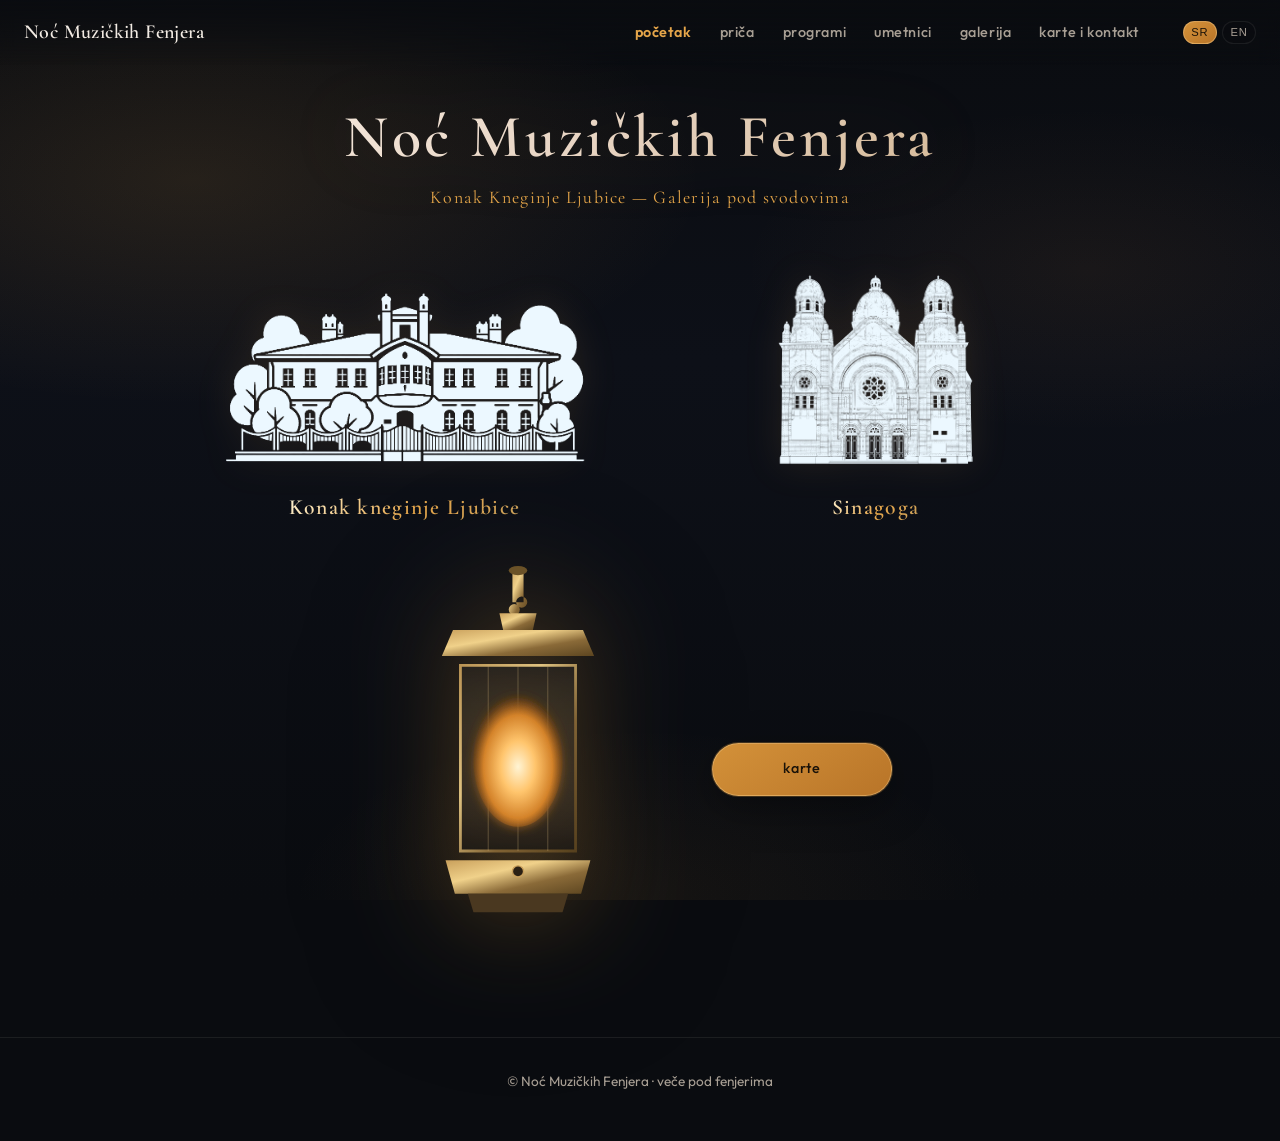
==== commit e37ba38b: "Add Konak and Synagogue above the lantern. Gold names open Belgrade concerts and a Novi Sad concert " ====
--- a/index.html
+++ b/index.html
@@ -47,6 +47,17 @@
       <h1 class="splash__title" data-i18n-sr="Noć Muzičkih Fenjera" data-i18n-en="Night of Musical Lanterns">Noć Muzičkih Fenjera</h1>
       <p class="splash__subtitle" data-i18n-sr="Konak Kneginje Ljubice — Galerija pod svodovima" data-i18n-en="Konak of Princess Ljubica — vaulted gallery">Konak Kneginje Ljubice — Galerija pod svodovima</p>
     </div>
+
+    <nav class="venue-pick" aria-label="Gradovi" data-i18n-aria-label-sr="Gradovi" data-i18n-aria-label-en="Cities">
+      <a class="venue-pick__card" href="programi.html">
+        <img src="assets/images/venues/konak.png" alt="" width="960" height="540" />
+        <span data-i18n-sr="Konak kneginje Ljubice" data-i18n-en="Konak of Princess Ljubica">Konak kneginje Ljubice</span>
+      </a>
+      <a class="venue-pick__card" href="programi-novi-sad.html">
+        <img src="assets/images/venues/sinagoga.png" alt="" width="800" height="900" />
+        <span data-i18n-sr="Sinagoga" data-i18n-en="Synagogue">Sinagoga</span>
+      </a>
+    </nav>
 
     <div class="splash__stage">
       <div class="splash__art" aria-hidden="true">
--- a/css/style.css
+++ b/css/style.css
@@ -1317,6 +1317,61 @@
   line-height: 1.5;
 }
 
+.venue-pick {
+  width: min(920px, 100%);
+  display: flex;
+  align-items: flex-end;
+  justify-content: center;
+  gap: clamp(1.25rem, 4vw, 3.5rem);
+}
+
+.venue-pick__card {
+  display: flex;
+  flex-direction: column;
+  align-items: center;
+  gap: 0.65rem;
+  width: min(46%, 420px);
+  color: inherit;
+  text-decoration: none;
+}
+
+.venue-pick__card img {
+  display: block;
+  width: 100%;
+  height: min(28vh, 230px);
+  object-fit: contain;
+  object-position: center bottom;
+  filter: drop-shadow(0 0 18px rgba(228, 165, 74, 0.12));
+}
+
+.venue-pick__card span {
+  font-family: var(--font-display);
+  font-size: clamp(1.05rem, 2vw, 1.35rem);
+  font-weight: 600;
+  letter-spacing: 0.06em;
+  line-height: 1.2;
+  text-align: center;
+  background: linear-gradient(135deg, #fff4d4 0%, #e4a54a 55%, #c9a05c 100%);
+  -webkit-background-clip: text;
+  -webkit-text-fill-color: transparent;
+  background-clip: text;
+}
+
+.venue-pick__card:hover img,
+.venue-pick__card:focus-visible img {
+  filter: drop-shadow(0 0 22px rgba(228, 165, 74, 0.4));
+}
+
+@media (max-width: 640px) {
+  .venue-pick {
+    gap: 0.85rem;
+  }
+
+  .venue-pick__card img {
+    height: min(22vh, 150px);
+  }
+}
+
 @media (max-width: 380px) {
   .splash__title {
     font-size: clamp(2rem, 8vw, 2.5rem);
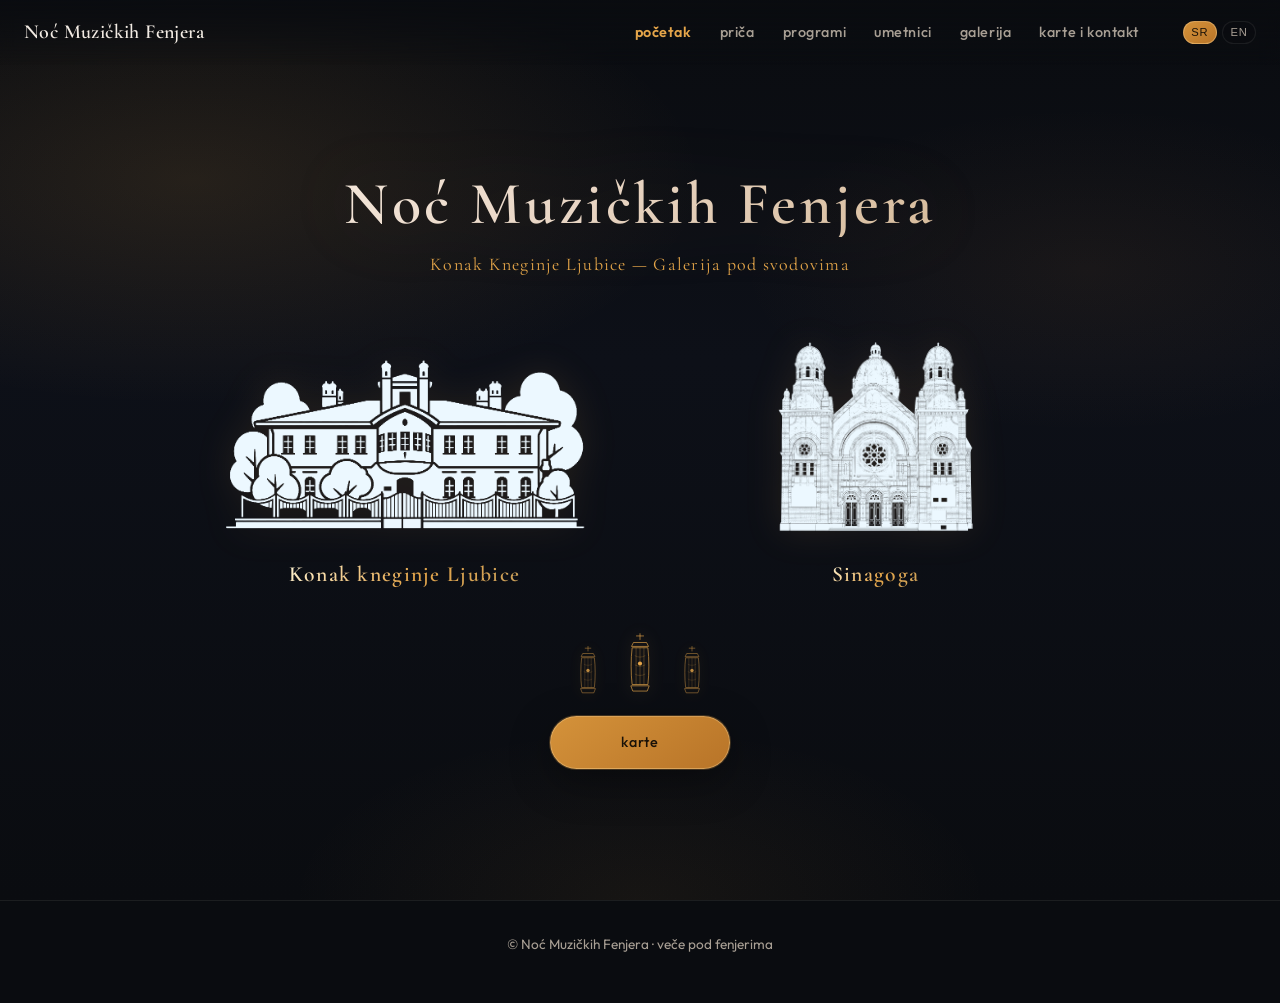
==== commit bda6effb: "Replace the large lantern with small embroidered ones. Keep Karte centered just beneath them on the " ====
--- a/index.html
+++ b/index.html
@@ -60,58 +60,35 @@
     </nav>
 
     <div class="splash__stage">
-      <div class="splash__art" aria-hidden="true">
-      <!-- Luksuzni dekorativni fenjer (SVG) -->
-      <svg class="lantern-svg" viewBox="0 0 280 440" xmlns="http://www.w3.org/2000/svg" role="img" aria-hidden="true">
-        <defs>
-          <linearGradient id="l-brass" x1="0%" y1="0%" x2="100%" y2="100%">
-            <stop offset="0%" stop-color="#c9a05c" />
-            <stop offset="35%" stop-color="#f0d18a" />
-            <stop offset="65%" stop-color="#8a6a38" />
-            <stop offset="100%" stop-color="#5c4520" />
-          </linearGradient>
-          <linearGradient id="l-glass" x1="0%" y1="0%" x2="0%" y2="100%">
-            <stop offset="0%" stop-color="rgba(40,36,32,0.85)" />
-            <stop offset="45%" stop-color="rgba(90,78,58,0.35)" />
-            <stop offset="100%" stop-color="rgba(30,26,22,0.9)" />
-          </linearGradient>
-          <radialGradient id="l-flame" cx="50%" cy="55%" r="55%">
-            <stop offset="0%" stop-color="#fff4d4" />
-            <stop offset="35%" stop-color="#ffc56d" />
-            <stop offset="70%" stop-color="#d4832a" />
-            <stop offset="100%" stop-color="rgba(80,40,10,0)" />
-          </radialGradient>
-          <filter id="l-glow" x="-40%" y="-40%" width="180%" height="180%">
-            <feGaussianBlur stdDeviation="6" result="b" />
-            <feMerge>
-              <feMergeNode in="b" />
-              <feMergeNode in="SourceGraphic" />
-            </feMerge>
-          </filter>
-        </defs>
-        <!-- Lanac -->
-        <path fill="url(#l-brass)" d="M134 8h12v32h-12zM138 40a6 6 0 1 0 12 0 6 6 0 0 0-12 0zm-8 8a6 6 0 1 0 12 0 6 6 0 0 0-12 0z" />
-        <ellipse cx="140" cy="6" rx="10" ry="5" fill="#6b5228" />
-        <!-- Kuka -->
-        <path fill="url(#l-brass)" d="M120 52h40l-4 18h-32z" />
-        <!-- Gornji vijenac -->
-        <path fill="url(#l-brass)" d="M70 70h140l12 28H58z" />
-        <!-- Stakleni kućište -->
-        <path fill="url(#l-glass)" stroke="url(#l-brass)" stroke-width="3" d="M78 108h124v200H78z" opacity="0.92" />
-        <!-- Panel linije -->
-        <path stroke="rgba(200,170,120,0.25)" stroke-width="1.5" d="M108 108v200M140 108v200M172 108v200" />
-        <!-- Unutrašnje svetlo -->
-        <ellipse cx="140" cy="210" rx="48" ry="72" fill="url(#l-flame)" filter="url(#l-glow)" class="lantern-svg__pulse" />
-        <!-- Donji prsten -->
-        <path fill="none" stroke="url(#l-brass)" stroke-width="4" d="M72 312h136" />
-        <!-- Baza -->
-        <path fill="url(#l-brass)" d="M62 318h156l-10 36H72z" />
-        <path fill="#4a3820" d="M86 354h108l-6 20H92z" />
-        <!-- Kratki ornament -->
-        <circle cx="140" cy="330" r="6" fill="#2a2014" stroke="#c9a05c" stroke-width="1.5" />
-      </svg>
+      <div class="stitch-row" aria-hidden="true">
+        <svg class="stitch-lantern" viewBox="0 0 64 108" xmlns="http://www.w3.org/2000/svg">
+          <path d="M32 2v10M26 6h12" fill="none" stroke="currentColor" stroke-width="1" />
+          <path d="M22 16h20l3 6H19z" fill="none" stroke="currentColor" stroke-width="1" />
+          <path d="M20 24h24c2 16 2 40 0 56H20c-2-16-2-40 0-56z" fill="none" stroke="currentColor" stroke-width="1" />
+          <path d="M26 24v56M32 24v56M38 24v56" fill="none" stroke="currentColor" stroke-width="0.6" opacity="0.7" />
+          <path d="M24 36c5 3 11 3 16 0M24 50c5 3 11 3 16 0M24 64c5 3 11 3 16 0" fill="none" stroke="currentColor" stroke-width="0.6" opacity="0.55" />
+          <circle class="stitch-lantern__flame" cx="32" cy="48" r="3.2" fill="currentColor" />
+          <path d="M18 82h28l-3 8H21z" fill="none" stroke="currentColor" stroke-width="1" />
+        </svg>
+        <svg class="stitch-lantern stitch-lantern--mid" viewBox="0 0 64 108" xmlns="http://www.w3.org/2000/svg">
+          <path d="M32 2v10M26 6h12" fill="none" stroke="currentColor" stroke-width="1" />
+          <path d="M22 16h20l3 6H19z" fill="none" stroke="currentColor" stroke-width="1" />
+          <path d="M20 24h24c2 16 2 40 0 56H20c-2-16-2-40 0-56z" fill="none" stroke="currentColor" stroke-width="1" />
+          <path d="M26 24v56M32 24v56M38 24v56" fill="none" stroke="currentColor" stroke-width="0.6" opacity="0.7" />
+          <path d="M24 36c5 3 11 3 16 0M24 50c5 3 11 3 16 0M24 64c5 3 11 3 16 0" fill="none" stroke="currentColor" stroke-width="0.6" opacity="0.55" />
+          <circle class="stitch-lantern__flame" cx="32" cy="48" r="3.2" fill="currentColor" />
+          <path d="M18 82h28l-3 8H21z" fill="none" stroke="currentColor" stroke-width="1" />
+        </svg>
+        <svg class="stitch-lantern" viewBox="0 0 64 108" xmlns="http://www.w3.org/2000/svg">
+          <path d="M32 2v10M26 6h12" fill="none" stroke="currentColor" stroke-width="1" />
+          <path d="M22 16h20l3 6H19z" fill="none" stroke="currentColor" stroke-width="1" />
+          <path d="M20 24h24c2 16 2 40 0 56H20c-2-16-2-40 0-56z" fill="none" stroke="currentColor" stroke-width="1" />
+          <path d="M26 24v56M32 24v56M38 24v56" fill="none" stroke="currentColor" stroke-width="0.6" opacity="0.7" />
+          <path d="M24 36c5 3 11 3 16 0M24 50c5 3 11 3 16 0M24 64c5 3 11 3 16 0" fill="none" stroke="currentColor" stroke-width="0.6" opacity="0.55" />
+          <circle class="stitch-lantern__flame" cx="32" cy="48" r="3.2" fill="currentColor" />
+          <path d="M18 82h28l-3 8H21z" fill="none" stroke="currentColor" stroke-width="1" />
+        </svg>
       </div>
-
       <a class="btn btn--primary splash__cta" href="programi.html" data-i18n-sr="Karte" data-i18n-en="Tickets">Karte</a>
     </div>
   </main>
--- a/css/style.css
+++ b/css/style.css
@@ -1237,7 +1237,32 @@
   flex-direction: column;
   align-items: center;
   justify-content: center;
-  gap: clamp(1.5rem, 3vw, 2.5rem);
+  gap: 0.85rem;
+}
+
+.stitch-row {
+  display: flex;
+  align-items: flex-end;
+  justify-content: center;
+  gap: 0.85rem;
+  color: #e4a54a;
+}
+
+.stitch-lantern {
+  width: 34px;
+  height: auto;
+  opacity: 0.82;
+  filter: drop-shadow(0 0 8px rgba(228, 165, 74, 0.35));
+}
+
+.stitch-lantern--mid {
+  width: 42px;
+  opacity: 1;
+}
+
+.stitch-lantern__flame {
+  transform-origin: center;
+  animation: lantern-flicker 4.5s ease-in-out infinite;
 }
 
 .splash__art {
@@ -1250,12 +1275,6 @@
   min-width: 180px;
 }
 
-@media (min-width: 768px) {
-  .splash__stage {
-    flex-direction: row;
-    gap: clamp(2rem, 5vw, 4rem);
-  }
-}
 
 .lantern-svg {
   width: min(260px, 72vw);
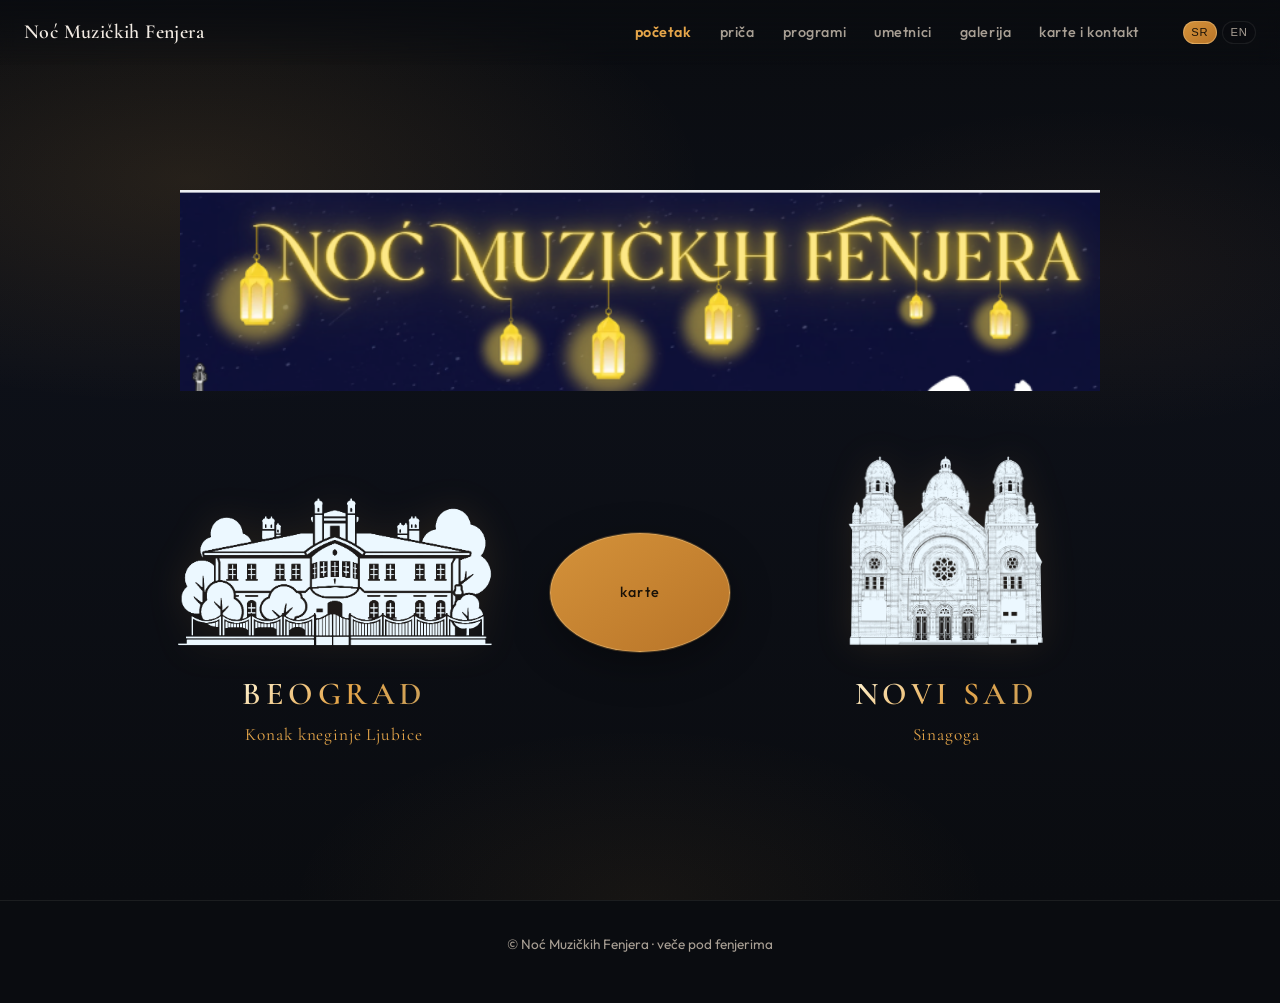
==== commit 6e5c0f1b: "Use the trademark logo and switch concerts in place. Put a round Karte control between the cities an" ====
--- a/index.html
+++ b/index.html
@@ -43,54 +43,23 @@
   </header>
 
   <main class="splash">
-    <div class="splash__intro">
-      <h1 class="splash__title" data-i18n-sr="Noć Muzičkih Fenjera" data-i18n-en="Night of Musical Lanterns">Noć Muzičkih Fenjera</h1>
-      <p class="splash__subtitle" data-i18n-sr="Konak Kneginje Ljubice — Galerija pod svodovima" data-i18n-en="Konak of Princess Ljubica — vaulted gallery">Konak Kneginje Ljubice — Galerija pod svodovima</p>
-    </div>
+    <h1 class="splash__logo">
+      <img src="assets/images/logo-fenjeri.png" alt="Noć Muzičkih Fenjera" data-i18n-alt-sr="Noć Muzičkih Fenjera" data-i18n-alt-en="Night of Musical Lanterns" />
+    </h1>
 
     <nav class="venue-pick" aria-label="Gradovi" data-i18n-aria-label-sr="Gradovi" data-i18n-aria-label-en="Cities">
-      <a class="venue-pick__card" href="programi.html">
+      <a class="venue-pick__card" href="programi.html#beograd">
         <img src="assets/images/venues/konak.png" alt="" width="960" height="540" />
-        <span data-i18n-sr="Konak kneginje Ljubice" data-i18n-en="Konak of Princess Ljubica">Konak kneginje Ljubice</span>
+        <span class="venue-pick__city" data-i18n-sr="Beograd" data-i18n-en="Belgrade">Beograd</span>
+        <span class="venue-pick__place" data-i18n-sr="Konak kneginje Ljubice" data-i18n-en="Konak of Princess Ljubica">Konak kneginje Ljubice</span>
       </a>
-      <a class="venue-pick__card" href="programi-novi-sad.html">
+      <a class="btn btn--primary splash__cta splash__cta--orb" href="programi.html" data-i18n-sr="Karte" data-i18n-en="Tickets">Karte</a>
+      <a class="venue-pick__card" href="programi.html#novi-sad">
         <img src="assets/images/venues/sinagoga.png" alt="" width="800" height="900" />
-        <span data-i18n-sr="Sinagoga" data-i18n-en="Synagogue">Sinagoga</span>
+        <span class="venue-pick__city" data-i18n-sr="Novi Sad" data-i18n-en="Novi Sad">Novi Sad</span>
+        <span class="venue-pick__place" data-i18n-sr="Sinagoga" data-i18n-en="Synagogue">Sinagoga</span>
       </a>
     </nav>
-
-    <div class="splash__stage">
-      <div class="stitch-row" aria-hidden="true">
-        <svg class="stitch-lantern" viewBox="0 0 64 108" xmlns="http://www.w3.org/2000/svg">
-          <path d="M32 2v10M26 6h12" fill="none" stroke="currentColor" stroke-width="1" />
-          <path d="M22 16h20l3 6H19z" fill="none" stroke="currentColor" stroke-width="1" />
-          <path d="M20 24h24c2 16 2 40 0 56H20c-2-16-2-40 0-56z" fill="none" stroke="currentColor" stroke-width="1" />
-          <path d="M26 24v56M32 24v56M38 24v56" fill="none" stroke="currentColor" stroke-width="0.6" opacity="0.7" />
-          <path d="M24 36c5 3 11 3 16 0M24 50c5 3 11 3 16 0M24 64c5 3 11 3 16 0" fill="none" stroke="currentColor" stroke-width="0.6" opacity="0.55" />
-          <circle class="stitch-lantern__flame" cx="32" cy="48" r="3.2" fill="currentColor" />
-          <path d="M18 82h28l-3 8H21z" fill="none" stroke="currentColor" stroke-width="1" />
-        </svg>
-        <svg class="stitch-lantern stitch-lantern--mid" viewBox="0 0 64 108" xmlns="http://www.w3.org/2000/svg">
-          <path d="M32 2v10M26 6h12" fill="none" stroke="currentColor" stroke-width="1" />
-          <path d="M22 16h20l3 6H19z" fill="none" stroke="currentColor" stroke-width="1" />
-          <path d="M20 24h24c2 16 2 40 0 56H20c-2-16-2-40 0-56z" fill="none" stroke="currentColor" stroke-width="1" />
-          <path d="M26 24v56M32 24v56M38 24v56" fill="none" stroke="currentColor" stroke-width="0.6" opacity="0.7" />
-          <path d="M24 36c5 3 11 3 16 0M24 50c5 3 11 3 16 0M24 64c5 3 11 3 16 0" fill="none" stroke="currentColor" stroke-width="0.6" opacity="0.55" />
-          <circle class="stitch-lantern__flame" cx="32" cy="48" r="3.2" fill="currentColor" />
-          <path d="M18 82h28l-3 8H21z" fill="none" stroke="currentColor" stroke-width="1" />
-        </svg>
-        <svg class="stitch-lantern" viewBox="0 0 64 108" xmlns="http://www.w3.org/2000/svg">
-          <path d="M32 2v10M26 6h12" fill="none" stroke="currentColor" stroke-width="1" />
-          <path d="M22 16h20l3 6H19z" fill="none" stroke="currentColor" stroke-width="1" />
-          <path d="M20 24h24c2 16 2 40 0 56H20c-2-16-2-40 0-56z" fill="none" stroke="currentColor" stroke-width="1" />
-          <path d="M26 24v56M32 24v56M38 24v56" fill="none" stroke="currentColor" stroke-width="0.6" opacity="0.7" />
-          <path d="M24 36c5 3 11 3 16 0M24 50c5 3 11 3 16 0M24 64c5 3 11 3 16 0" fill="none" stroke="currentColor" stroke-width="0.6" opacity="0.55" />
-          <circle class="stitch-lantern__flame" cx="32" cy="48" r="3.2" fill="currentColor" />
-          <path d="M18 82h28l-3 8H21z" fill="none" stroke="currentColor" stroke-width="1" />
-        </svg>
-      </div>
-      <a class="btn btn--primary splash__cta" href="programi.html" data-i18n-sr="Karte" data-i18n-en="Tickets">Karte</a>
-    </div>
   </main>
 
   <footer class="site-footer">
--- a/css/style.css
+++ b/css/style.css
@@ -1336,12 +1336,32 @@
   line-height: 1.5;
 }
 
+.splash__logo {
+  margin: 0;
+  width: min(920px, 100%);
+}
+
+.splash__logo img {
+  display: block;
+  width: 100%;
+  height: auto;
+}
+
 .venue-pick {
-  width: min(920px, 100%);
-  display: flex;
-  align-items: flex-end;
+  width: min(980px, 100%);
+  display: flex;
+  align-items: center;
   justify-content: center;
-  gap: clamp(1.25rem, 4vw, 3.5rem);
+  gap: clamp(0.75rem, 2.5vw, 2rem);
+}
+
+.splash__cta--orb {
+  width: clamp(5.6rem, 11vw, 7.4rem);
+  height: clamp(5.6rem, 11vw, 7.4rem);
+  padding: 0;
+  flex: 0 0 auto;
+  border-radius: 50%;
+  letter-spacing: 0.08em;
 }
 
 .venue-pick__card {
@@ -1363,17 +1383,78 @@
   filter: drop-shadow(0 0 18px rgba(228, 165, 74, 0.12));
 }
 
-.venue-pick__card span {
-  font-family: var(--font-display);
-  font-size: clamp(1.05rem, 2vw, 1.35rem);
-  font-weight: 600;
-  letter-spacing: 0.06em;
-  line-height: 1.2;
+.venue-pick__city {
+  font-family: var(--font-display);
+  font-size: clamp(1.45rem, 2.6vw, 2rem);
+  font-weight: 600;
+  letter-spacing: 0.14em;
+  line-height: 1.1;
   text-align: center;
+  text-transform: uppercase;
   background: linear-gradient(135deg, #fff4d4 0%, #e4a54a 55%, #c9a05c 100%);
   -webkit-background-clip: text;
   -webkit-text-fill-color: transparent;
   background-clip: text;
+}
+
+.venue-pick__place {
+  font-family: var(--font-display);
+  font-size: clamp(0.92rem, 1.5vw, 1.08rem);
+  letter-spacing: 0.05em;
+  text-align: center;
+  color: var(--accent);
+}
+
+.city-switch {
+  display: flex;
+  justify-content: center;
+  gap: clamp(1.5rem, 4vw, 3.5rem);
+  margin: 0 0 1.75rem;
+}
+
+.city-switch__btn {
+  display: flex;
+  flex-direction: column;
+  align-items: center;
+  gap: 0.45rem;
+  width: min(180px, 38vw);
+  padding: 0;
+  border: 0;
+  background: none;
+  color: inherit;
+  cursor: pointer;
+  font-family: var(--font-display);
+  font-size: clamp(1.15rem, 2vw, 1.45rem);
+  letter-spacing: 0.12em;
+  text-transform: uppercase;
+  opacity: 0.45;
+}
+
+.city-switch__btn img {
+  width: 100%;
+  height: 92px;
+  object-fit: contain;
+  object-position: center bottom;
+}
+
+.city-switch__btn.is-active {
+  opacity: 1;
+}
+
+.city-switch__btn.is-active span {
+  background: linear-gradient(135deg, #fff4d4 0%, #e4a54a 55%, #c9a05c 100%);
+  -webkit-background-clip: text;
+  -webkit-text-fill-color: transparent;
+  background-clip: text;
+}
+
+.city-switch__btn.is-active img {
+  filter: drop-shadow(0 0 16px rgba(228, 165, 74, 0.35));
+}
+
+.city-panel[hidden],
+.section__intro[hidden] {
+  display: none !important;
 }
 
 .venue-pick__card:hover img,
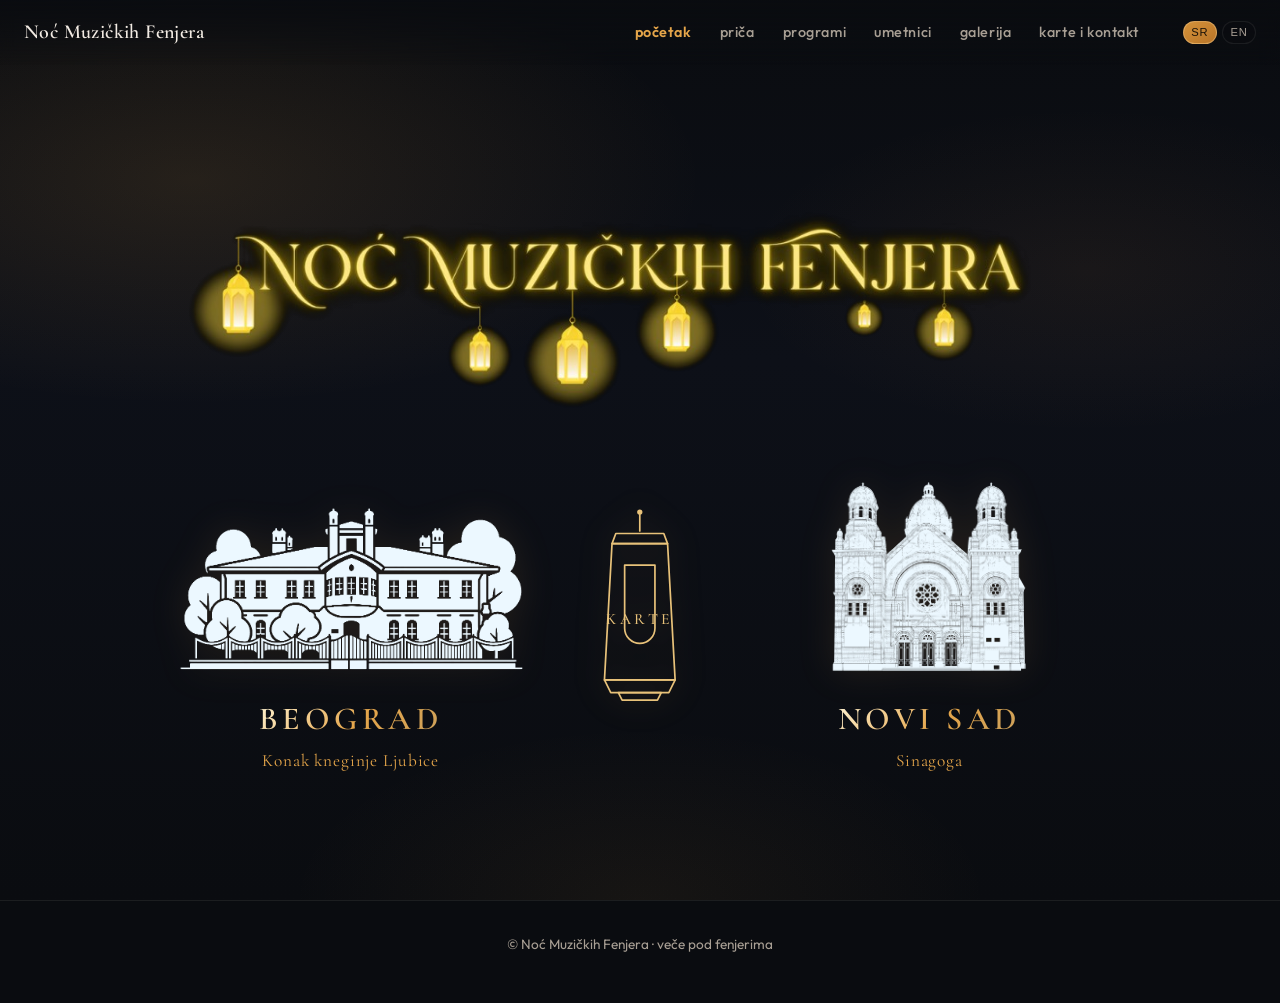
==== commit 37aa8b24: "Replace the splash logo and draw Karte as a lantern. The wordmark sits on the dark page, and the tic" ====
--- a/index.html
+++ b/index.html
@@ -53,7 +53,20 @@
         <span class="venue-pick__city" data-i18n-sr="Beograd" data-i18n-en="Belgrade">Beograd</span>
         <span class="venue-pick__place" data-i18n-sr="Konak kneginje Ljubice" data-i18n-en="Konak of Princess Ljubica">Konak kneginje Ljubice</span>
       </a>
-      <a class="btn btn--primary splash__cta splash__cta--orb" href="programi.html" data-i18n-sr="Karte" data-i18n-en="Tickets">Karte</a>
+      <a class="lantern-cta" href="programi.html">
+        <svg class="lantern-cta__svg" viewBox="0 0 90 176" aria-hidden="true">
+          <g fill="none" stroke="currentColor" stroke-width="1.35" stroke-linejoin="round" stroke-linecap="round">
+            <circle cx="45" cy="4" r="2.1" fill="currentColor" stroke="none" />
+            <path d="M45 6v13" />
+            <path d="M26 21h38l3 8H23z" />
+            <path d="M23 29h44l6 108H17z" />
+            <path d="M33 46h24v50a12 12 0 0 1-24 0z" />
+            <path d="M17 137h56l-5 10H22z" />
+            <path d="M28 147h34l-3 6H31z" />
+          </g>
+        </svg>
+        <span class="lantern-cta__label" data-i18n-sr="Karte" data-i18n-en="Tickets">Karte</span>
+      </a>
       <a class="venue-pick__card" href="programi.html#novi-sad">
         <img src="assets/images/venues/sinagoga.png" alt="" width="800" height="900" />
         <span class="venue-pick__city" data-i18n-sr="Novi Sad" data-i18n-en="Novi Sad">Novi Sad</span>
--- a/css/style.css
+++ b/css/style.css
@@ -1355,13 +1355,41 @@
   gap: clamp(0.75rem, 2.5vw, 2rem);
 }
 
-.splash__cta--orb {
-  width: clamp(5.6rem, 11vw, 7.4rem);
-  height: clamp(5.6rem, 11vw, 7.4rem);
-  padding: 0;
+.lantern-cta {
+  position: relative;
+  display: block;
+  width: clamp(5.5rem, 9vw, 7.1rem);
   flex: 0 0 auto;
-  border-radius: 50%;
-  letter-spacing: 0.08em;
+  align-self: center;
+  color: #e8c27a;
+  text-decoration: none;
+  filter: drop-shadow(0 0 16px rgba(228, 165, 74, 0.28));
+  transition: color 0.3s var(--ease), filter 0.3s var(--ease), transform 0.35s var(--ease);
+}
+
+.lantern-cta:hover {
+  color: #fff6df;
+  transform: translateY(-4px);
+  filter: drop-shadow(0 0 28px rgba(228, 165, 74, 0.5));
+}
+
+.lantern-cta__svg {
+  display: block;
+  width: 100%;
+  height: auto;
+}
+
+.lantern-cta__label {
+  position: absolute;
+  left: 0;
+  right: 0;
+  top: 47%;
+  font-family: var(--font-display);
+  font-size: clamp(0.78rem, 1.25vw, 0.98rem);
+  font-weight: 500;
+  letter-spacing: 0.22em;
+  text-transform: uppercase;
+  line-height: 1;
 }
 
 .venue-pick__card {
@@ -1469,6 +1497,15 @@
 
   .venue-pick__card img {
     height: min(22vh, 150px);
+  }
+
+  .lantern-cta {
+    width: 4.35rem;
+  }
+
+  .lantern-cta__label {
+    letter-spacing: 0.12em;
+    font-size: 0.68rem;
   }
 }
 
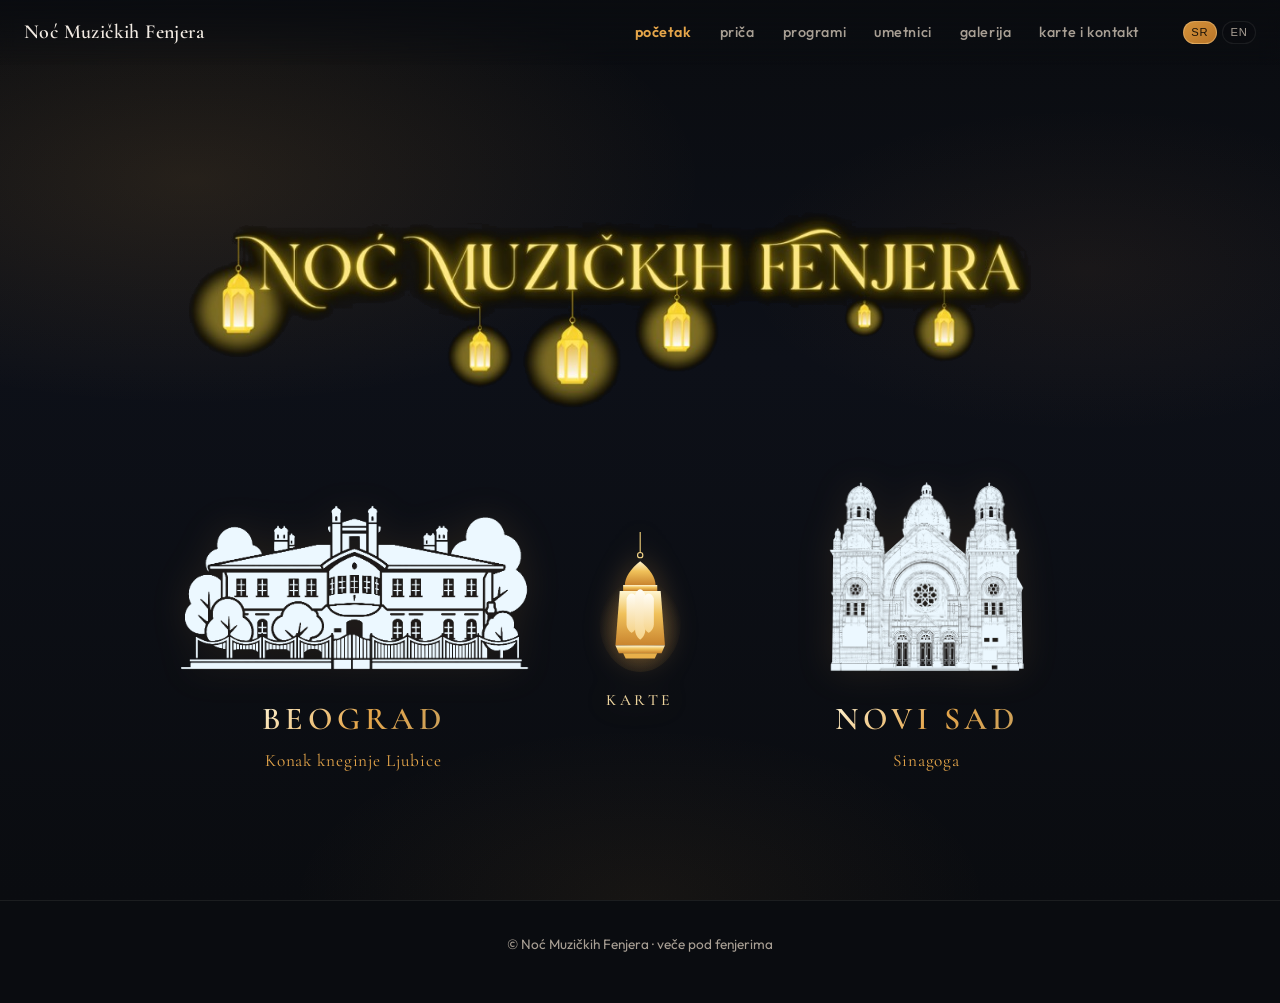
==== commit ec08b581: "Show the trademark logo and a glowing lantern for tickets. Novi Sad now explains ticket prices above" ====
--- a/index.html
+++ b/index.html
@@ -44,7 +44,7 @@
 
   <main class="splash">
     <h1 class="splash__logo">
-      <img src="assets/images/logo-fenjeri.png" alt="Noć Muzičkih Fenjera" data-i18n-alt-sr="Noć Muzičkih Fenjera" data-i18n-alt-en="Night of Musical Lanterns" />
+      <img src="assets/images/logo-marka.png" alt="Noć Muzičkih Fenjera" data-i18n-alt-sr="Noć Muzičkih Fenjera" data-i18n-alt-en="Night of Musical Lanterns" />
     </h1>
 
     <nav class="venue-pick" aria-label="Gradovi" data-i18n-aria-label-sr="Gradovi" data-i18n-aria-label-en="Cities">
@@ -54,16 +54,40 @@
         <span class="venue-pick__place" data-i18n-sr="Konak kneginje Ljubice" data-i18n-en="Konak of Princess Ljubica">Konak kneginje Ljubice</span>
       </a>
       <a class="lantern-cta" href="programi.html">
-        <svg class="lantern-cta__svg" viewBox="0 0 90 176" aria-hidden="true">
-          <g fill="none" stroke="currentColor" stroke-width="1.35" stroke-linejoin="round" stroke-linecap="round">
-            <circle cx="45" cy="4" r="2.1" fill="currentColor" stroke="none" />
-            <path d="M45 6v13" />
-            <path d="M26 21h38l3 8H23z" />
-            <path d="M23 29h44l6 108H17z" />
-            <path d="M33 46h24v50a12 12 0 0 1-24 0z" />
-            <path d="M17 137h56l-5 10H22z" />
-            <path d="M28 147h34l-3 6H31z" />
-          </g>
+        <svg class="lantern-cta__svg" viewBox="0 0 120 188" aria-hidden="true">
+          <defs>
+            <radialGradient id="lanternGlow" cx="50%" cy="58%" r="52%">
+              <stop offset="0%" stop-color="#ffe7a8" stop-opacity="0.7" />
+              <stop offset="48%" stop-color="#e4a54a" stop-opacity="0.22" />
+              <stop offset="100%" stop-color="#e4a54a" stop-opacity="0" />
+            </radialGradient>
+            <linearGradient id="lanternGold" x1="0" y1="0" x2="0" y2="1">
+              <stop offset="0%" stop-color="#fff6d2" />
+              <stop offset="42%" stop-color="#f0c15a" />
+              <stop offset="100%" stop-color="#c9842e" />
+            </linearGradient>
+            <linearGradient id="lanternPane" x1="0" y1="0" x2="0" y2="1">
+              <stop offset="0%" stop-color="#fffdf6" />
+              <stop offset="100%" stop-color="#f6d48a" />
+            </linearGradient>
+            <linearGradient id="lanternSheen" x1="0" y1="0" x2="1" y2="0">
+              <stop offset="0%" stop-color="#fff" stop-opacity="0" />
+              <stop offset="50%" stop-color="#fff" stop-opacity="0.9" />
+              <stop offset="100%" stop-color="#fff" stop-opacity="0" />
+            </linearGradient>
+          </defs>
+          <ellipse class="lantern-cta__glow" cx="60" cy="112" rx="48" ry="58" fill="url(#lanternGlow)" />
+          <path d="M60 6v24" fill="none" stroke="#f3d27a" stroke-width="1.3" />
+          <circle cx="60" cy="33" r="3.1" fill="none" stroke="#f6d78a" stroke-width="1.3" />
+          <path d="M60 40c-12 9-18 20-18 28h36c0-8-6-19-18-28z" fill="url(#lanternGold)" />
+          <path d="M40 68h40v7H40z" fill="url(#lanternGold)" />
+          <path d="M36 75h48l5 64H31z" fill="url(#lanternGold)" />
+          <path d="M44 84c0 0 2-6 6-6s6 6 6 6v30c0 7-6 10-6 10s-6-3-6-10z" fill="url(#lanternPane)" />
+          <path d="M54 80c0 0 2-7 6-7s6 7 6 7v40c0 8-6 12-6 12s-6-4-6-12z" fill="url(#lanternPane)" />
+          <path d="M64 84c0 0 2-6 6-6s6 6 6 6v30c0 7-6 10-6 10s-6-3-6-10z" fill="url(#lanternPane)" />
+          <path d="M31 139h58l-4 9H35z" fill="url(#lanternGold)" />
+          <path d="M40 148h40l-3 6H43z" fill="#e8b04a" />
+          <rect class="lantern-cta__sheen" x="28" y="38" width="16" height="120" fill="url(#lanternSheen)" />
         </svg>
         <span class="lantern-cta__label" data-i18n-sr="Karte" data-i18n-en="Tickets">Karte</span>
       </a>
--- a/css/style.css
+++ b/css/style.css
@@ -1357,39 +1357,68 @@
 
 .lantern-cta {
   position: relative;
-  display: block;
-  width: clamp(5.5rem, 9vw, 7.1rem);
+  display: flex;
+  flex-direction: column;
+  align-items: center;
+  width: clamp(4.6rem, 8vw, 6.4rem);
   flex: 0 0 auto;
   align-self: center;
-  color: #e8c27a;
+  color: #f0d7a0;
   text-decoration: none;
-  filter: drop-shadow(0 0 16px rgba(228, 165, 74, 0.28));
-  transition: color 0.3s var(--ease), filter 0.3s var(--ease), transform 0.35s var(--ease);
+  filter: drop-shadow(0 0 14px rgba(228, 165, 74, 0.28));
+  transition: transform 0.35s var(--ease), filter 0.35s var(--ease);
 }
 
 .lantern-cta:hover {
-  color: #fff6df;
   transform: translateY(-4px);
-  filter: drop-shadow(0 0 28px rgba(228, 165, 74, 0.5));
+  filter: drop-shadow(0 0 22px rgba(255, 214, 140, 0.72));
 }
 
 .lantern-cta__svg {
   display: block;
   width: 100%;
   height: auto;
+  overflow: visible;
+}
+
+.lantern-cta__glow {
+  transform-origin: center;
+  transition: opacity 0.3s var(--ease);
+}
+
+.lantern-cta__sheen {
+  opacity: 0;
+  pointer-events: none;
+}
+
+.lantern-cta:hover .lantern-cta__glow {
+  animation: lantern-shimmer 1.15s ease-in-out infinite;
+}
+
+.lantern-cta:hover .lantern-cta__sheen {
+  animation: lantern-sheen 1.35s ease-in-out infinite;
 }
 
 .lantern-cta__label {
-  position: absolute;
-  left: 0;
-  right: 0;
-  top: 47%;
+  margin-top: 0.35rem;
   font-family: var(--font-display);
   font-size: clamp(0.78rem, 1.25vw, 0.98rem);
   font-weight: 500;
   letter-spacing: 0.22em;
   text-transform: uppercase;
   line-height: 1;
+}
+
+@keyframes lantern-shimmer {
+  0%,
+  100% { opacity: 0.55; }
+  50% { opacity: 1; }
+}
+
+@keyframes lantern-sheen {
+  0% { opacity: 0; transform: translateX(-6px); }
+  35% { opacity: 0.85; }
+  100% { opacity: 0; transform: translateX(52px); }
 }
 
 .venue-pick__card {
@@ -1500,7 +1529,7 @@
   }
 
   .lantern-cta {
-    width: 4.35rem;
+    width: 3.7rem;
   }
 
   .lantern-cta__label {
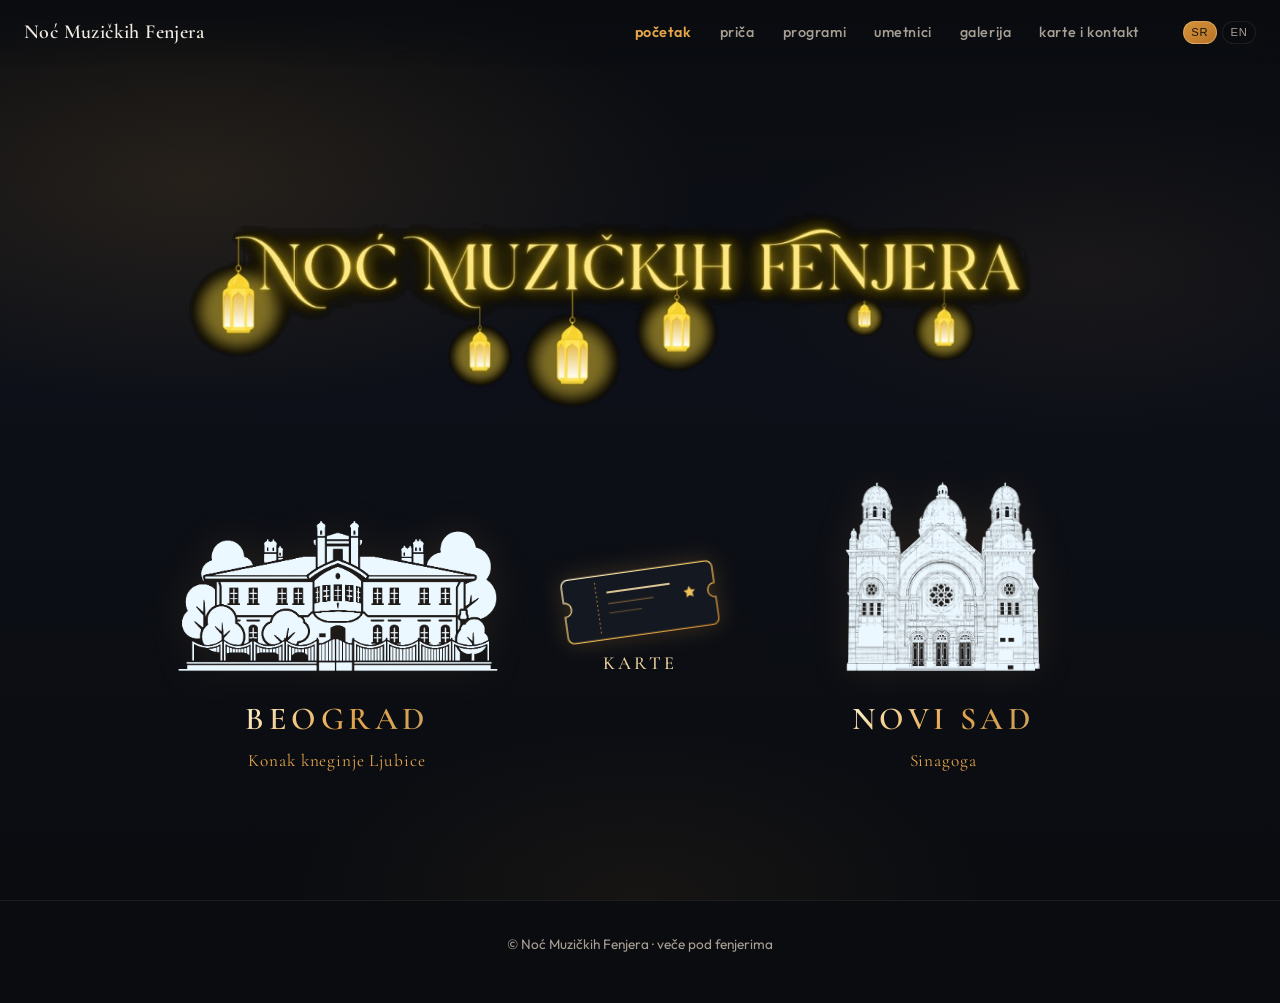
==== commit 46a7ed43: "Replace the homepage lantern with a concert ticket. The ticket sits between the cities, with Karte w" ====
--- a/index.html
+++ b/index.html
@@ -53,43 +53,32 @@
         <span class="venue-pick__city" data-i18n-sr="Beograd" data-i18n-en="Belgrade">Beograd</span>
         <span class="venue-pick__place" data-i18n-sr="Konak kneginje Ljubice" data-i18n-en="Konak of Princess Ljubica">Konak kneginje Ljubice</span>
       </a>
-      <a class="lantern-cta" href="programi.html">
-        <svg class="lantern-cta__svg" viewBox="0 0 120 188" aria-hidden="true">
+      <a class="ticket-cta" href="programi.html">
+        <svg class="ticket-cta__svg" viewBox="0 0 210 96" aria-hidden="true">
           <defs>
-            <radialGradient id="lanternGlow" cx="50%" cy="58%" r="52%">
-              <stop offset="0%" stop-color="#ffe7a8" stop-opacity="0.7" />
-              <stop offset="48%" stop-color="#e4a54a" stop-opacity="0.22" />
-              <stop offset="100%" stop-color="#e4a54a" stop-opacity="0" />
-            </radialGradient>
-            <linearGradient id="lanternGold" x1="0" y1="0" x2="0" y2="1">
+            <linearGradient id="ticketGold" x1="0" y1="0" x2="1" y2="1">
               <stop offset="0%" stop-color="#fff6d2" />
-              <stop offset="42%" stop-color="#f0c15a" />
+              <stop offset="48%" stop-color="#f0c15a" />
               <stop offset="100%" stop-color="#c9842e" />
             </linearGradient>
-            <linearGradient id="lanternPane" x1="0" y1="0" x2="0" y2="1">
-              <stop offset="0%" stop-color="#fffdf6" />
-              <stop offset="100%" stop-color="#f6d48a" />
-            </linearGradient>
-            <linearGradient id="lanternSheen" x1="0" y1="0" x2="1" y2="0">
+            <linearGradient id="ticketSheen" x1="0" y1="0" x2="1" y2="0">
               <stop offset="0%" stop-color="#fff" stop-opacity="0" />
-              <stop offset="50%" stop-color="#fff" stop-opacity="0.9" />
+              <stop offset="50%" stop-color="#fff" stop-opacity="0.55" />
               <stop offset="100%" stop-color="#fff" stop-opacity="0" />
             </linearGradient>
+            <clipPath id="ticketClip">
+              <path d="M18 8h174a8 8 0 0 1 8 8v20a9 9 0 0 0 0 18v26a8 8 0 0 1-8 8H18a8 8 0 0 1-8-8V54a9 9 0 0 0 0-18V16a8 8 0 0 1 8-8z" />
+            </clipPath>
           </defs>
-          <ellipse class="lantern-cta__glow" cx="60" cy="112" rx="48" ry="58" fill="url(#lanternGlow)" />
-          <path d="M60 6v24" fill="none" stroke="#f3d27a" stroke-width="1.3" />
-          <circle cx="60" cy="33" r="3.1" fill="none" stroke="#f6d78a" stroke-width="1.3" />
-          <path d="M60 40c-12 9-18 20-18 28h36c0-8-6-19-18-28z" fill="url(#lanternGold)" />
-          <path d="M40 68h40v7H40z" fill="url(#lanternGold)" />
-          <path d="M36 75h48l5 64H31z" fill="url(#lanternGold)" />
-          <path d="M44 84c0 0 2-6 6-6s6 6 6 6v30c0 7-6 10-6 10s-6-3-6-10z" fill="url(#lanternPane)" />
-          <path d="M54 80c0 0 2-7 6-7s6 7 6 7v40c0 8-6 12-6 12s-6-4-6-12z" fill="url(#lanternPane)" />
-          <path d="M64 84c0 0 2-6 6-6s6 6 6 6v30c0 7-6 10-6 10s-6-3-6-10z" fill="url(#lanternPane)" />
-          <path d="M31 139h58l-4 9H35z" fill="url(#lanternGold)" />
-          <path d="M40 148h40l-3 6H43z" fill="#e8b04a" />
-          <rect class="lantern-cta__sheen" x="28" y="38" width="16" height="120" fill="url(#lanternSheen)" />
+          <path d="M18 8h174a8 8 0 0 1 8 8v20a9 9 0 0 0 0 18v26a8 8 0 0 1-8 8H18a8 8 0 0 1-8-8V54a9 9 0 0 0 0-18V16a8 8 0 0 1 8-8z" fill="#141820" stroke="url(#ticketGold)" stroke-width="1.6" />
+          <path d="M52 16v64" fill="none" stroke="#e4a54a" stroke-width="1.1" stroke-dasharray="2.2 3.4" opacity="0.85" />
+          <path d="M66 30h78" fill="none" stroke="#f0d7a0" stroke-width="2.2" stroke-linecap="round" opacity="0.9" />
+          <path d="M66 44h56" fill="none" stroke="#e4a54a" stroke-width="1.4" stroke-linecap="round" opacity="0.55" />
+          <path d="M66 56h40" fill="none" stroke="#e4a54a" stroke-width="1.4" stroke-linecap="round" opacity="0.4" />
+          <path d="M168 36l2.2 4.6 5 .7-3.6 3.5.9 5.1-4.5-2.4-4.5 2.4.9-5.1-3.6-3.5 5-.7z" fill="#f0c15a" />
+          <rect class="ticket-cta__sheen" x="0" y="0" width="36" height="96" fill="url(#ticketSheen)" clip-path="url(#ticketClip)" />
         </svg>
-        <span class="lantern-cta__label" data-i18n-sr="Karte" data-i18n-en="Tickets">Karte</span>
+        <span class="ticket-cta__label" data-i18n-sr="Karte" data-i18n-en="Tickets">Karte</span>
       </a>
       <a class="venue-pick__card" href="programi.html#novi-sad">
         <img src="assets/images/venues/sinagoga.png" alt="" width="800" height="900" />
--- a/css/style.css
+++ b/css/style.css
@@ -1355,70 +1355,57 @@
   gap: clamp(0.75rem, 2.5vw, 2rem);
 }
 
-.lantern-cta {
-  position: relative;
+.ticket-cta {
   display: flex;
   flex-direction: column;
   align-items: center;
-  width: clamp(4.6rem, 8vw, 6.4rem);
+  width: clamp(7.5rem, 16vw, 10.5rem);
   flex: 0 0 auto;
   align-self: center;
   color: #f0d7a0;
   text-decoration: none;
-  filter: drop-shadow(0 0 14px rgba(228, 165, 74, 0.28));
-  transition: transform 0.35s var(--ease), filter 0.35s var(--ease);
-}
-
-.lantern-cta:hover {
-  transform: translateY(-4px);
-  filter: drop-shadow(0 0 22px rgba(255, 214, 140, 0.72));
-}
-
-.lantern-cta__svg {
+}
+
+.ticket-cta__svg {
   display: block;
   width: 100%;
   height: auto;
   overflow: visible;
-}
-
-.lantern-cta__glow {
-  transform-origin: center;
-  transition: opacity 0.3s var(--ease);
-}
-
-.lantern-cta__sheen {
+  transform: rotate(-8deg);
+  filter: drop-shadow(0 0 12px rgba(228, 165, 74, 0.22));
+  transition: transform 0.35s var(--ease), filter 0.35s var(--ease);
+}
+
+.ticket-cta:hover .ticket-cta__svg {
+  transform: rotate(-2deg) translateY(-3px);
+  filter: drop-shadow(0 0 18px rgba(255, 214, 140, 0.55));
+}
+
+.ticket-cta__sheen {
   opacity: 0;
   pointer-events: none;
 }
 
-.lantern-cta:hover .lantern-cta__glow {
-  animation: lantern-shimmer 1.15s ease-in-out infinite;
-}
-
-.lantern-cta:hover .lantern-cta__sheen {
-  animation: lantern-sheen 1.35s ease-in-out infinite;
-}
-
-.lantern-cta__label {
-  margin-top: 0.35rem;
-  font-family: var(--font-display);
-  font-size: clamp(0.78rem, 1.25vw, 0.98rem);
+.ticket-cta:hover .ticket-cta__sheen {
+  animation: ticket-sheen 1.2s ease-in-out infinite;
+}
+
+.ticket-cta__label {
+  display: block;
+  margin-top: 0.85rem;
+  font-family: var(--font-display);
+  font-size: clamp(0.95rem, 1.5vw, 1.15rem);
   font-weight: 500;
-  letter-spacing: 0.22em;
+  letter-spacing: 0.18em;
   text-transform: uppercase;
   line-height: 1;
-}
-
-@keyframes lantern-shimmer {
-  0%,
-  100% { opacity: 0.55; }
-  50% { opacity: 1; }
-}
-
-@keyframes lantern-sheen {
-  0% { opacity: 0; transform: translateX(-6px); }
-  35% { opacity: 0.85; }
-  100% { opacity: 0; transform: translateX(52px); }
+  text-align: center;
+}
+
+@keyframes ticket-sheen {
+  0% { opacity: 0; transform: translateX(-8px); }
+  35% { opacity: 0.9; }
+  100% { opacity: 0; transform: translateX(180px); }
 }
 
 .venue-pick__card {
@@ -1528,13 +1515,13 @@
     height: min(22vh, 150px);
   }
 
-  .lantern-cta {
-    width: 3.7rem;
-  }
-
-  .lantern-cta__label {
+  .ticket-cta {
+    width: 6.4rem;
+  }
+
+  .ticket-cta__label {
     letter-spacing: 0.12em;
-    font-size: 0.68rem;
+    font-size: 0.72rem;
   }
 }
 
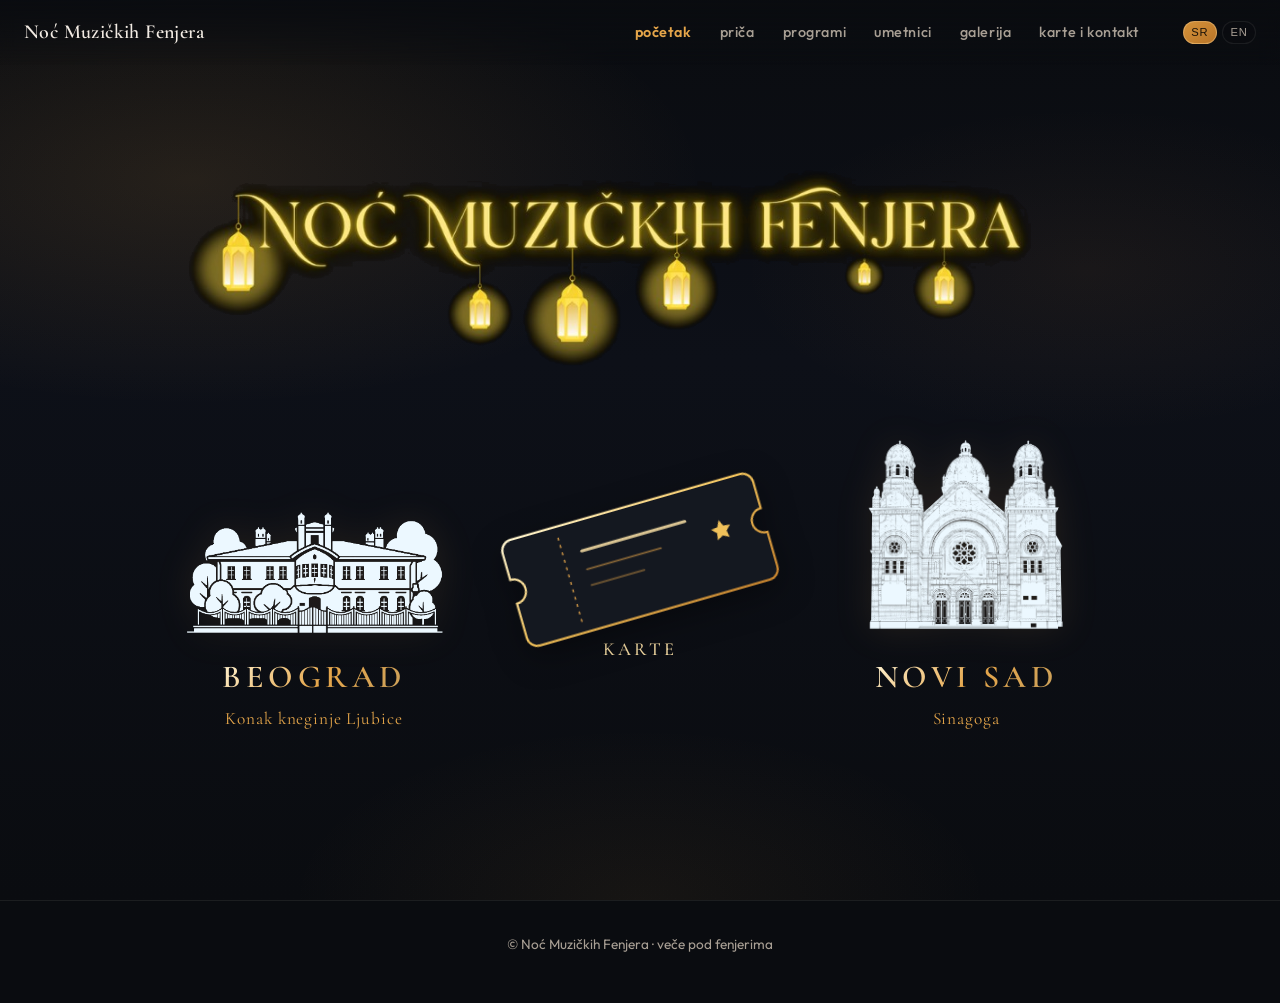
==== commit 70fed93d: "Stop the homepage from scrolling sideways on a phone. The wide logo was stretching the page, so the " ====
--- a/index.html
+++ b/index.html
@@ -10,7 +10,7 @@
   <link rel="preconnect" href="https://fonts.gstatic.com" crossorigin />
   <link href="https://fonts.googleapis.com/css2?family=Cormorant+Garamond:ital,wght@0,400;0,600;0,700;1,400&family=Outfit:wght@300;400;500;600&display=swap" rel="stylesheet" />
   <link rel="icon" href="favicon.svg" type="image/svg+xml" />
-  <link rel="stylesheet" href="css/style.css" />
+  <link rel="stylesheet" href="css/style.css?v=phone-fit" />
   <!-- Google tag (gtag.js) -->
   <script async src="https://www.googletagmanager.com/gtag/js?id=G-06BH31TTPN"></script>
   <script>
--- a/css/style.css
+++ b/css/style.css
@@ -23,6 +23,8 @@
 
 html {
   scroll-behavior: smooth;
+  overflow-x: hidden;
+  max-width: 100%;
 }
 
 body {
@@ -34,6 +36,7 @@
   line-height: 1.65;
   color: var(--text);
   background: var(--bg-deep);
+  max-width: 100%;
   overflow-x: hidden;
 }
 
@@ -1217,13 +1220,16 @@
 .splash {
   position: relative;
   z-index: 1;
+  width: 100%;
+  max-width: 100%;
+  min-width: 0;
   min-height: 100vh;
   display: flex;
   flex-direction: column;
   align-items: center;
   justify-content: center;
   gap: clamp(1.75rem, 4vw, 2.75rem);
-  padding: 6.5rem 1.25rem 4rem;
+  padding: 5.75rem 1.25rem 8.5rem;
   text-align: center;
 }
 
@@ -1339,16 +1345,21 @@
 .splash__logo {
   margin: 0;
   width: min(920px, 100%);
+  max-width: 100%;
+  min-width: 0;
 }
 
 .splash__logo img {
   display: block;
   width: 100%;
+  max-width: 100%;
   height: auto;
 }
 
 .venue-pick {
-  width: min(980px, 100%);
+  width: min(1120px, 100%);
+  max-width: 100%;
+  min-width: 0;
   display: flex;
   align-items: center;
   justify-content: center;
@@ -1359,7 +1370,7 @@
   display: flex;
   flex-direction: column;
   align-items: center;
-  width: clamp(7.5rem, 16vw, 10.5rem);
+  width: clamp(13rem, 28vw, 18rem);
   flex: 0 0 auto;
   align-self: center;
   color: #f0d7a0;
@@ -1371,14 +1382,15 @@
   width: 100%;
   height: auto;
   overflow: visible;
-  transform: rotate(-8deg);
-  filter: drop-shadow(0 0 12px rgba(228, 165, 74, 0.22));
-  transition: transform 0.35s var(--ease), filter 0.35s var(--ease);
-}
-
-.ticket-cta:hover .ticket-cta__svg {
-  transform: rotate(-2deg) translateY(-3px);
-  filter: drop-shadow(0 0 18px rgba(255, 214, 140, 0.55));
+  transform: rotate(-16deg);
+  filter: drop-shadow(0 10px 16px rgba(0, 0, 0, 0.35));
+  transition: transform 0.45s var(--ease), filter 0.45s var(--ease);
+}
+
+.ticket-cta:hover .ticket-cta__svg,
+.ticket-cta:focus-visible .ticket-cta__svg {
+  transform: rotate(0deg) translateY(-10px) scale(1.06);
+  filter: drop-shadow(0 16px 22px rgba(0, 0, 0, 0.4)) drop-shadow(0 0 22px rgba(255, 214, 140, 0.55));
 }
 
 .ticket-cta__sheen {
@@ -1413,7 +1425,7 @@
   flex-direction: column;
   align-items: center;
   gap: 0.65rem;
-  width: min(46%, 420px);
+  width: min(34%, 300px);
   color: inherit;
   text-decoration: none;
 }
@@ -1421,6 +1433,7 @@
 .venue-pick__card img {
   display: block;
   width: 100%;
+  max-width: 100%;
   height: min(28vh, 230px);
   object-fit: contain;
   object-position: center bottom;
@@ -1507,21 +1520,56 @@
 }
 
 @media (max-width: 640px) {
+  .splash {
+    justify-content: flex-start;
+    gap: 1.15rem;
+    padding: 4.6rem 0.55rem 2.5rem;
+  }
+
   .venue-pick {
-    gap: 0.85rem;
+    width: 100%;
+    max-width: 100%;
+    gap: 0.4rem;
+  }
+
+  .venue-pick__card {
+    flex: 1 1 0;
+    width: auto;
+    min-width: 0;
+    gap: 0.35rem;
   }
 
   .venue-pick__card img {
-    height: min(22vh, 150px);
+    height: min(20vh, 132px);
+  }
+
+  .venue-pick__city {
+    font-size: clamp(0.78rem, 3.4vw, 1rem);
+    letter-spacing: 0.03em;
+    max-width: 100%;
+  }
+
+  .venue-pick__place {
+    font-size: clamp(0.62rem, 2.6vw, 0.78rem);
+    letter-spacing: 0.01em;
+    line-height: 1.2;
+    max-width: 100%;
   }
 
   .ticket-cta {
-    width: 6.4rem;
+    width: 26vw;
+    max-width: 7.2rem;
+    min-width: 0;
+  }
+
+  .ticket-cta__svg {
+    transform: rotate(-7deg);
   }
 
   .ticket-cta__label {
-    letter-spacing: 0.12em;
-    font-size: 0.72rem;
+    margin-top: 0.4rem;
+    letter-spacing: 0.08em;
+    font-size: clamp(0.62rem, 2.8vw, 0.78rem);
   }
 }
 
